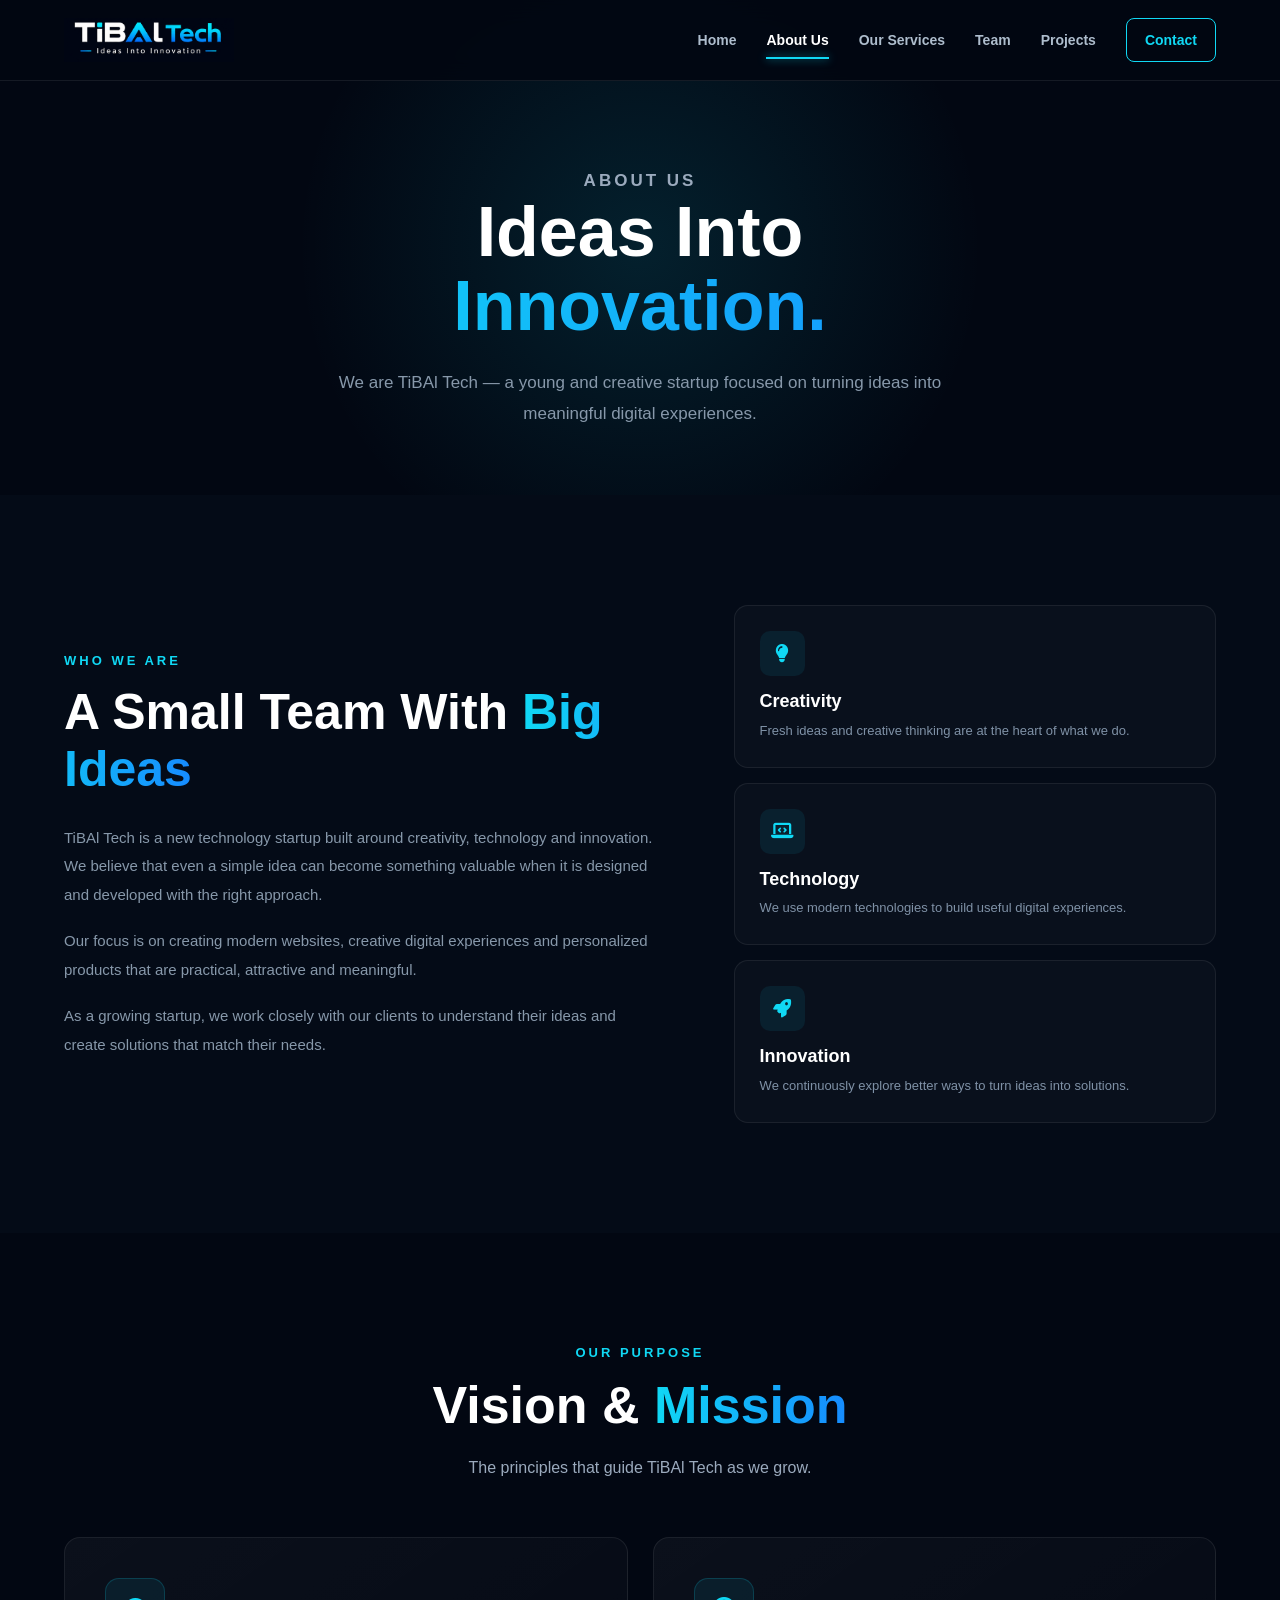
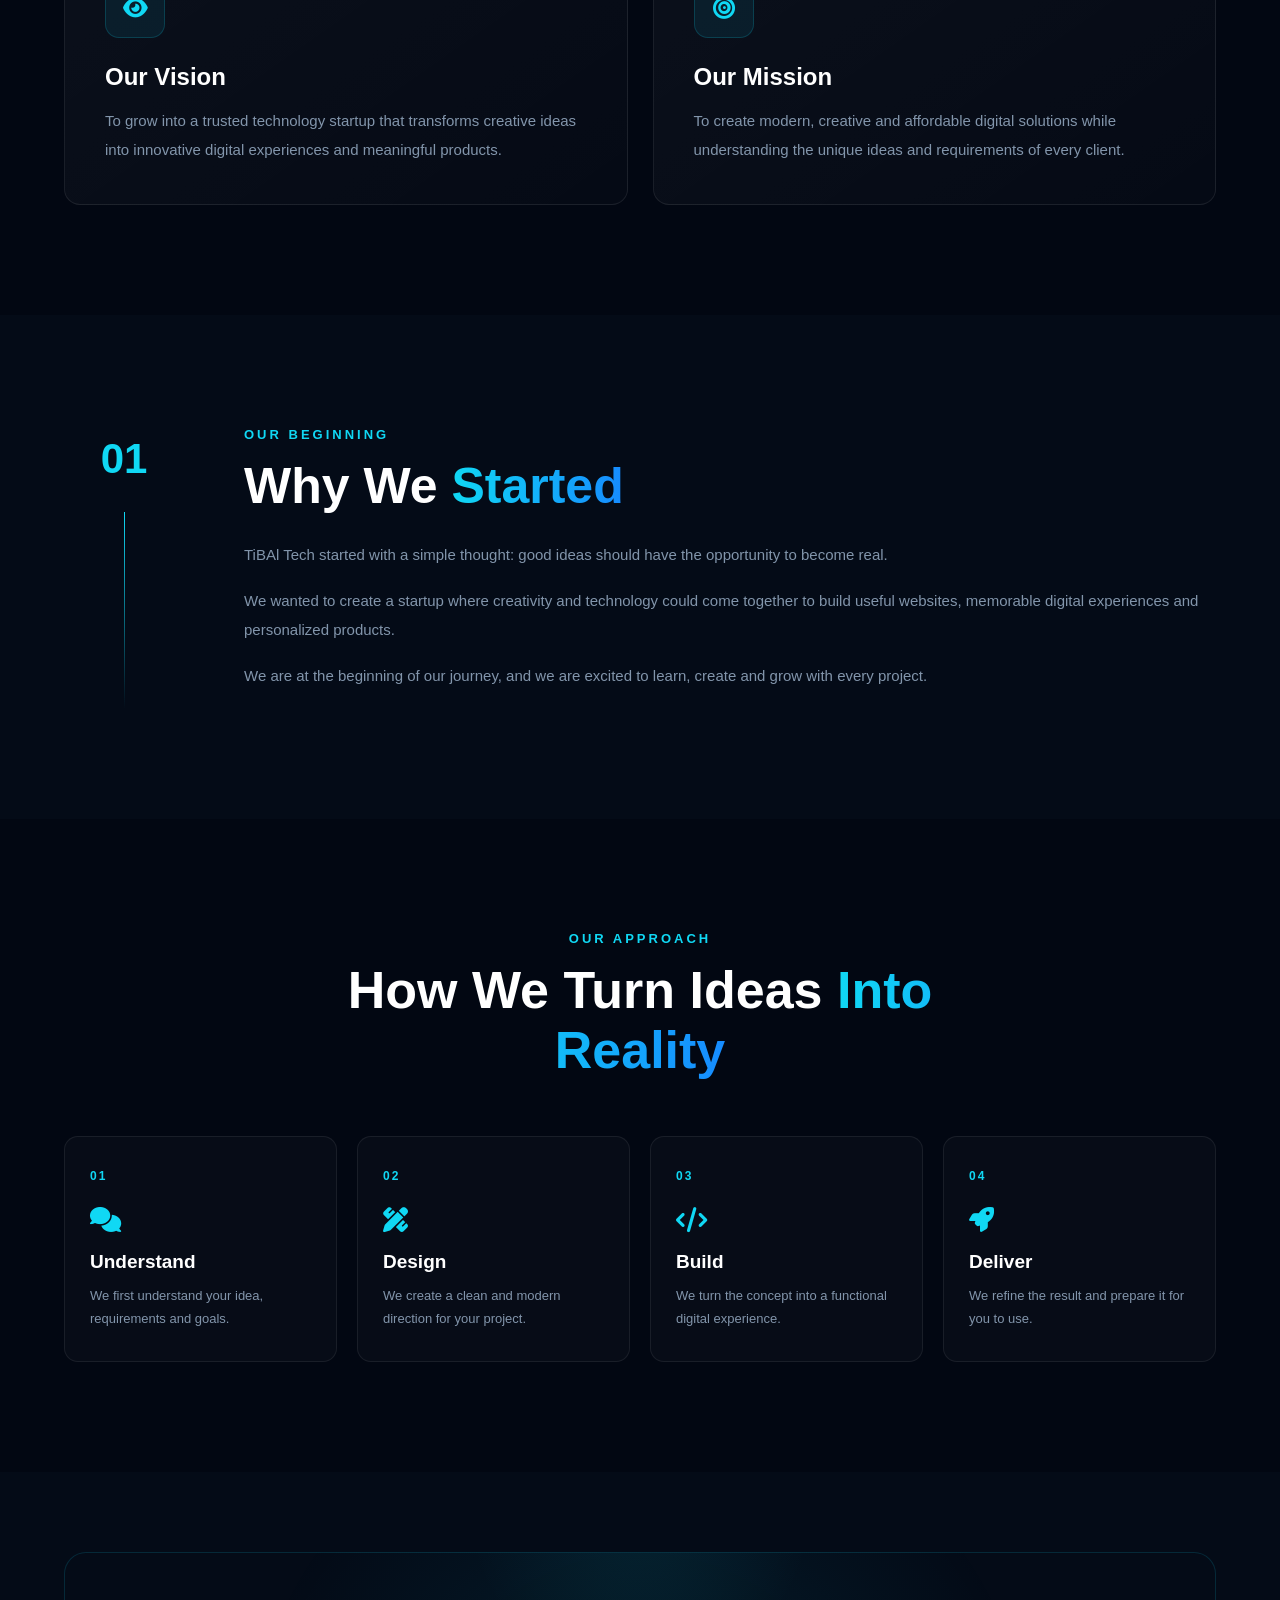
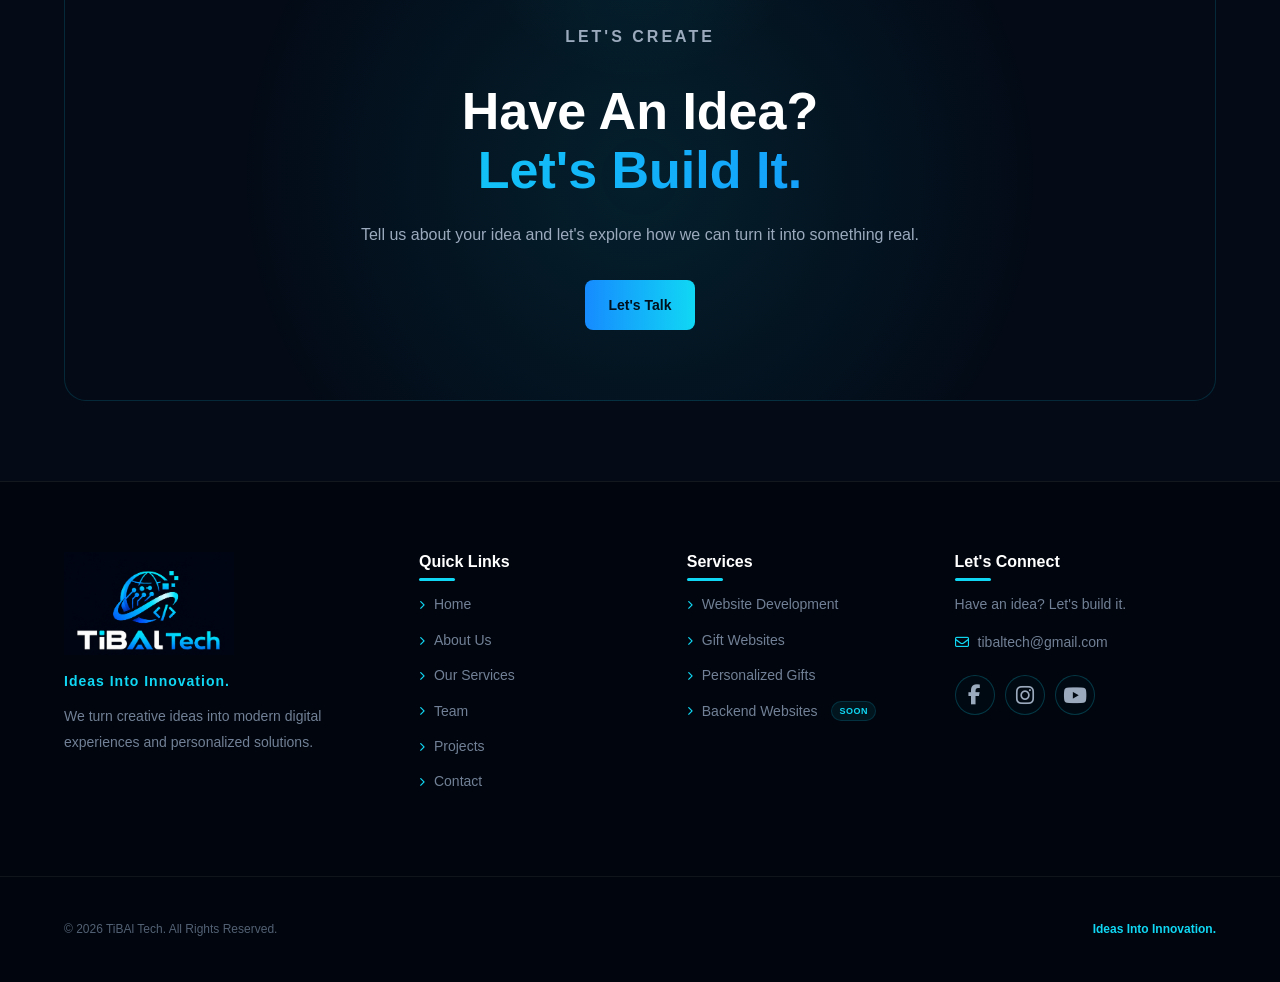
==== about.html @ d3a4abdb "First" ====
<!DOCTYPE html>
<html lang="en">

<head>

    <meta charset="UTF-8">

    <meta
        name="viewport"
        content="width=device-width, initial-scale=1.0">

    <title>About Us | TiBAl Tech</title>

    <meta
        name="description"
        content="Learn more about TiBAl Tech, our vision, mission and approach to turning ideas into innovation.">

    <!-- Main CSS -->
    <link rel="stylesheet" href="css/style.css">

    <!-- Font Awesome -->
    <link
        rel="stylesheet"
        href="https://cdnjs.cloudflare.com/ajax/libs/font-awesome/6.5.2/css/all.min.css">

</head>


<body>


    <!-- ========================================
         HEADER
    ========================================= -->

    <header class="site-header">

        <div class="container nav-container">


            <!-- LOGO -->

            <a href="index.html" class="logo">

                <img
                    src="assets/Header.png"
                    alt="TiBAl Tech">

            </a>


            <!-- MOBILE MENU -->

            <button
                class="menu-toggle"
                id="menuToggle"
                aria-label="Open navigation menu"
                aria-expanded="false">

                ☰

            </button>


            <!-- NAVIGATION -->

            <nav
                class="main-nav"
                id="mainNav">

                <a href="index.html">
                    Home
                </a>

                <a
                    href="about.html"
                    class="active">

                    About Us

                </a>

                <a href="services.html">
                    Our Services
                </a>

                <a href="team.html">
                    Team
                </a>

                <a href="projects.html">
                    Projects
                </a>

                <a
                    href="contact.html"
                    class="nav-contact">

                    Contact

                </a>

            </nav>

        </div>

    </header>



    <!-- ========================================
         MAIN
    ========================================= -->

    <main>


        <!-- ====================================
             ABOUT HERO
        ===================================== -->

        <section class="page-hero">

            <div class="container">

                <p class="section-label">
                    About Us
                </p>

                <h1>
                    Ideas Into
                    <span>Innovation.</span>
                </h1>

                <p>
                    We are TiBAl Tech — a young and creative startup
                    focused on turning ideas into meaningful digital
                    experiences.
                </p>

            </div>

        </section>



        <!-- ====================================
             WHO WE ARE
        ===================================== -->

        <section class="about-intro section">

            <div class="container about-intro-grid">


                <!-- LEFT -->

                <div class="about-intro-content">

                    <p class="section-label">
                        Who We Are
                    </p>

                    <h2>
                        A Small Team With
                        <span>Big Ideas</span>
                    </h2>

                    <p>
                        TiBAl Tech is a new technology startup built
                        around creativity, technology and innovation.
                        We believe that even a simple idea can become
                        something valuable when it is designed and
                        developed with the right approach.
                    </p>

                    <p>
                        Our focus is on creating modern websites,
                        creative digital experiences and personalized
                        products that are practical, attractive and
                        meaningful.
                    </p>

                    <p>
                        As a growing startup, we work closely with our
                        clients to understand their ideas and create
                        solutions that match their needs.
                    </p>

                </div>


                <!-- RIGHT -->

                <div class="about-highlight">

                    <div class="highlight-box">

                        <i class="fa-solid fa-lightbulb"></i>

                        <h3>
                            Creativity
                        </h3>

                        <p>
                            Fresh ideas and creative thinking
                            are at the heart of what we do.
                        </p>

                    </div>


                    <div class="highlight-box">

                        <i class="fa-solid fa-laptop-code"></i>

                        <h3>
                            Technology
                        </h3>

                        <p>
                            We use modern technologies to build
                            useful digital experiences.
                        </p>

                    </div>


                    <div class="highlight-box">

                        <i class="fa-solid fa-rocket"></i>

                        <h3>
                            Innovation
                        </h3>

                        <p>
                            We continuously explore better ways
                            to turn ideas into solutions.
                        </p>

                    </div>

                </div>

            </div>

        </section>



        <!-- ====================================
             VISION & MISSION
        ===================================== -->

        <section class="vision-mission section">

            <div class="container">


                <div class="section-heading">

                    <p class="section-label">
                        Our Purpose
                    </p>

                    <h2>
                        Vision & <span>Mission</span>
                    </h2>

                    <p>
                        The principles that guide TiBAl Tech
                        as we grow.
                    </p>

                </div>


                <div class="vision-mission-grid">


                    <!-- VISION -->

                    <div class="purpose-card">

                        <div class="purpose-icon">

                            <i class="fa-solid fa-eye"></i>

                        </div>

                        <h3>
                            Our Vision
                        </h3>

                        <p>
                            To grow into a trusted technology startup
                            that transforms creative ideas into
                            innovative digital experiences and
                            meaningful products.
                        </p>

                    </div>


                    <!-- MISSION -->

                    <div class="purpose-card">

                        <div class="purpose-icon">

                            <i class="fa-solid fa-bullseye"></i>

                        </div>

                        <h3>
                            Our Mission
                        </h3>

                        <p>
                            To create modern, creative and affordable
                            digital solutions while understanding
                            the unique ideas and requirements of
                            every client.
                        </p>

                    </div>


                </div>

            </div>

        </section>



        <!-- ====================================
             WHY WE STARTED
        ===================================== -->

        <section class="about-story section">

            <div class="container about-story-grid">


                <!-- NUMBER -->

                <div class="story-number">

                    <span>
                        01
                    </span>

                    <div></div>

                </div>


                <!-- CONTENT -->

                <div class="story-content">

                    <p class="section-label">
                        Our Beginning
                    </p>

                    <h2>
                        Why We
                        <span>Started</span>
                    </h2>

                    <p>
                        TiBAl Tech started with a simple thought:
                        good ideas should have the opportunity to
                        become real.
                    </p>

                    <p>
                        We wanted to create a startup where creativity
                        and technology could come together to build
                        useful websites, memorable digital experiences
                        and personalized products.
                    </p>

                    <p>
                        We are at the beginning of our journey, and
                        we are excited to learn, create and grow with
                        every project.
                    </p>

                </div>

            </div>

        </section>



        <!-- ====================================
             OUR APPROACH
        ===================================== -->

        <section class="our-approach section">

            <div class="container">


                <div class="section-heading">

                    <p class="section-label">
                        Our Approach
                    </p>

                    <h2>
                        How We Turn Ideas
                        <span>Into Reality</span>
                    </h2>

                </div>


                <div class="approach-grid">


                    <!-- STEP 1 -->

                    <div class="approach-card">

                        <div class="approach-number">
                            01
                        </div>

                        <i class="fa-solid fa-comments"></i>

                        <h3>
                            Understand
                        </h3>

                        <p>
                            We first understand your idea,
                            requirements and goals.
                        </p>

                    </div>


                    <!-- STEP 2 -->

                    <div class="approach-card">

                        <div class="approach-number">
                            02
                        </div>

                        <i class="fa-solid fa-pen-ruler"></i>

                        <h3>
                            Design
                        </h3>

                        <p>
                            We create a clean and modern
                            direction for your project.
                        </p>

                    </div>


                    <!-- STEP 3 -->

                    <div class="approach-card">

                        <div class="approach-number">
                            03
                        </div>

                        <i class="fa-solid fa-code"></i>

                        <h3>
                            Build
                        </h3>

                        <p>
                            We turn the concept into a
                            functional digital experience.
                        </p>

                    </div>


                    <!-- STEP 4 -->

                    <div class="approach-card">

                        <div class="approach-number">
                            04
                        </div>

                        <i class="fa-solid fa-rocket"></i>

                        <h3>
                            Deliver
                        </h3>

                        <p>
                            We refine the result and prepare
                            it for you to use.
                        </p>

                    </div>


                </div>

            </div>

        </section>



        <!-- ====================================
             CTA
        ===================================== -->

        <section class="home-cta">

            <div class="container">

                <div class="cta-box">

                    <p class="section-label">
                        Let's Create
                    </p>

                    <h2>
                        Have An Idea?
                        <span>Let's Build It.</span>
                    </h2>

                    <p>
                        Tell us about your idea and let's explore
                        how we can turn it into something real.
                    </p>

                    <a
                        href="contact.html"
                        class="btn btn-primary">

                        Let's Talk

                    </a>

                </div>

            </div>

        </section>


    </main>



    <!-- ========================================
         FOOTER
    ========================================= -->

    <footer class="site-footer">

        <div class="container footer-main">


            <!-- BRAND -->

            <div class="footer-brand">

                <img
                    src="assets/Footer.png"
                    alt="TiBAl Tech Logo"
                    class="footer-logo">

                <p class="footer-tagline">
                    Ideas Into Innovation.
                </p>

                <p class="footer-description">
                    We turn creative ideas into modern
                    digital experiences and personalized
                    solutions.
                </p>

            </div>



            <!-- QUICK LINKS -->

            <div class="footer-column">

                <h3>
                    Quick Links
                </h3>

                <a href="index.html">
                    <i class="fa-solid fa-chevron-right"></i>
                    Home
                </a>

                <a href="about.html">
                    <i class="fa-solid fa-chevron-right"></i>
                    About Us
                </a>

                <a href="services.html">
                    <i class="fa-solid fa-chevron-right"></i>
                    Our Services
                </a>

                <a href="team.html">
                    <i class="fa-solid fa-chevron-right"></i>
                    Team
                </a>

                <a href="projects.html">
                    <i class="fa-solid fa-chevron-right"></i>
                    Projects
                </a>

                <a href="contact.html">
                    <i class="fa-solid fa-chevron-right"></i>
                    Contact
                </a>

            </div>



            <!-- SERVICES -->

            <div class="footer-column">

                <h3>
                    Services
                </h3>

                <a href="services.html">
                    <i class="fa-solid fa-chevron-right"></i>
                    Website Development
                </a>

                <a href="services.html">
                    <i class="fa-solid fa-chevron-right"></i>
                    Gift Websites
                </a>

                <a href="services.html">
                    <i class="fa-solid fa-chevron-right"></i>
                    Personalized Gifts
                </a>

                <a href="services.html">

                    <i class="fa-solid fa-chevron-right"></i>

                    Backend Websites

                    <span class="footer-soon">
                        Soon
                    </span>

                </a>

            </div>



            <!-- CONTACT -->

            <div class="footer-column footer-contact">

                <h3>
                    Let's Connect
                </h3>

                <p>
                    Have an idea? Let's build it.
                </p>

                <a
                    href="mailto:tibaltech@gmail.com"
                    class="footer-email">

                    <i class="fa-regular fa-envelope"></i>

                    tibaltech@gmail.com

                </a>


                <!-- SOCIAL -->

                <div class="footer-social">

                    <a
                        href="#"
                        target="_blank"
                        aria-label="Facebook">

                        <i class="fa-brands fa-facebook-f"></i>

                    </a>

                    <a
                        href="#"
                        target="_blank"
                        aria-label="Instagram">

                        <i class="fa-brands fa-instagram"></i>

                    </a>

                    <a
                        href="#"
                        target="_blank"
                        aria-label="YouTube">

                        <i class="fa-brands fa-youtube"></i>

                    </a>

                </div>

            </div>


        </div>



        <!-- FOOTER BOTTOM -->

        <div class="footer-bottom">

            <div class="container footer-bottom-content">

                <p>
                    © 2026 TiBAl Tech. All Rights Reserved.
                </p>

                <p class="footer-bottom-tagline">
                    Ideas Into Innovation.
                </p>

            </div>

        </div>

    </footer>



    <!-- JAVASCRIPT -->

    <script src="js/script.js"></script>

</body>

</html>
---- css/style.css ----
/* ========================================
   RESET
======================================== */

* {
    margin: 0;
    padding: 0;
    box-sizing: border-box;
}

html {
    scroll-behavior: smooth;
}

body {
    font-family: Arial, Helvetica, sans-serif;
    background: #020712;
    color: #ffffff;
    line-height: 1.6;
}

a {
    text-decoration: none;
    color: inherit;
}

img {
    max-width: 100%;
    display: block;
}


/* ========================================
   CONTAINER
======================================== */

.container {
    width: 90%;
    max-width: 1200px;
    margin: auto;
}


/* ========================================
   HEADER
======================================== */

.site-header {
    position: fixed;

    top: 0;
    left: 0;

    width: 100%;

    background: rgba(2, 7, 18, 0.90);

    backdrop-filter: blur(14px);

    border-bottom: 1px solid rgba(255, 255, 255, 0.08);

    z-index: 1000;
}

.nav-container {
    height: 80px;

    display: flex;

    align-items: center;

    justify-content: space-between;
}


/* LOGO */

.logo img {
    width: 165px;
}


/* NAVIGATION */

.main-nav {
    display: flex;

    align-items: center;

    gap: 30px;
}

.main-nav a {
    color: #aebdcd;

    font-size: 14px;

    font-weight: 600;

    transition: 0.3s ease;
}

.main-nav a:hover,
.main-nav a.active {
    color: #ffffff;
}


/* CONTACT BUTTON */

.nav-contact {
    padding: 10px 18px;

    border: 1px solid #10d8f4;

    border-radius: 8px;

    color: #10d8f4 !important;
}

.nav-contact:hover {
    background: #10d8f4;

    color: #020712 !important;
}


/* MOBILE MENU */

.menu-toggle {
    display: none;

    background: none;

    border: none;

    color: #ffffff;

    font-size: 28px;

    cursor: pointer;
}


/* ========================================
   HERO
======================================== */

.hero {
    min-height: 100vh;

    display: flex;

    align-items: center;

    padding-top: 80px;

    background:

        radial-gradient(
            circle at 75% 50%,
            rgba(16, 216, 244, 0.13),
            transparent 35%
        ),

        radial-gradient(
            circle at 20% 80%,
            rgba(22, 139, 255, 0.08),
            transparent 30%
        ),

        #020712;
}


/* HERO GRID */

.hero-content {
    display: grid;

    grid-template-columns: 1.1fr 0.9fr;

    align-items: center;

    gap: 60px;
}


/* ========================================
   HERO TEXT
======================================== */

.hero-text {
    text-align: left;
}


/* TAGLINE */

.hero-tagline {
    color: #10d8f4;

    font-size: 15px;

    letter-spacing: 4px;

    text-transform: uppercase;

    font-weight: bold;

    margin-bottom: 20px;
}


/* MAIN HEADING */

.hero h1 {
    font-size: clamp(44px, 5vw, 72px);

    line-height: 1.08;

    margin-bottom: 25px;

    letter-spacing: -2px;
}

.hero h1 span {
    display: block;

    background:

        linear-gradient(
            90deg,
            #10d8f4,
            #168bff
        );

    -webkit-background-clip: text;

    background-clip: text;

    color: transparent;
}


/* DESCRIPTION */

.hero-description {
    max-width: 620px;

    color: #9baabd;

    font-size: 17px;

    line-height: 1.8;
}


/* ========================================
   HERO BUTTONS
======================================== */

.hero-buttons {
    display: flex;

    gap: 15px;

    margin-top: 35px;
}

.btn {
    display: inline-block;

    padding: 14px 24px;

    border-radius: 8px;

    font-size: 14px;

    font-weight: bold;

    transition: 0.3s ease;
}


/* PRIMARY */

.btn-primary {
    background:

        linear-gradient(
            90deg,
            #168bff,
            #10d8f4
        );

    color: #00101c;
}

.btn-primary:hover {
    transform: translateY(-3px);

    box-shadow:
        0 10px 30px rgba(16, 216, 244, 0.18);
}


/* SECONDARY */

.btn-secondary {
    border: 1px solid rgba(16, 216, 244, 0.4);

    color: #ffffff;
}

.btn-secondary:hover {
    background: rgba(16, 216, 244, 0.08);

    border-color: #10d8f4;
}


/* ========================================
   HERO LOGO - RIGHT SIDE
======================================== */

.hero-logo {
    display: flex;

    justify-content: center;

    align-items: center;
}


/* GLOW CIRCLE */

.logo-glow {
    position: relative;

    width: 390px;

    height: 390px;

    display: flex;

    justify-content: center;

    align-items: center;

    border-radius: 50%;

    background:

        radial-gradient(
            circle,
            rgba(16, 216, 244, 0.15),
            rgba(16, 216, 244, 0.05) 40%,
            transparent 68%
        );
}


/* OUTER GLOW */

.logo-glow::before {

    content: "";

    position: absolute;

    width: 300px;

    height: 300px;

    border-radius: 50%;

    border: 1px solid rgba(16, 216, 244, 0.18);

    box-shadow:

        0 0 50px rgba(16, 216, 244, 0.12);

}


/* LOGO */

.hero-logo img {

    width: 330px;

    position: relative;

    z-index: 2;

    filter:

        drop-shadow(
            0 0 25px
            rgba(16, 216, 244, 0.35)
        );

    animation: logoFloat 5s ease-in-out infinite;
}


/* LOGO FLOAT */

@keyframes logoFloat {

    0% {
        transform: translateY(0);
    }

    50% {
        transform: translateY(-10px);
    }

    100% {
        transform: translateY(0);
    }

}


/* ========================================
   GENERAL SECTION
======================================== */

.section {
    padding: 110px 0;
}


/* ========================================
   SECTION HEADING
======================================== */

.section-heading {
    max-width: 700px;

    margin: 0 auto 60px;

    text-align: center;
}

.section-label {
    color: #10d8f4;

    font-size: 13px;

    font-weight: bold;

    letter-spacing: 3px;

    text-transform: uppercase;

    margin-bottom: 12px;
}

.section-heading h2 {

    font-size: clamp(
        34px,
        4vw,
        50px
    );

    line-height: 1.15;

    margin-bottom: 18px;
}

.section-heading h2 span {

    background:

        linear-gradient(
            90deg,
            #10d8f4,
            #168bff
        );

    -webkit-background-clip: text;

    background-clip: text;

    color: transparent;
}

.section-heading > p:last-child {

    color: #8798aa;

    font-size: 16px;

    line-height: 1.8;
}


/* ========================================
   WHAT WE DO
======================================== */

.what-we-do {
    background: #040b17;
}


/* SERVICES GRID */

.services-grid {

    display: grid;

    grid-template-columns:
        repeat(4, 1fr);

    gap: 20px;
}


/* SERVICE CARD */

.service-card {

    position: relative;

    padding: 32px 25px;

    background:

        linear-gradient(
            145deg,
            rgba(255,255,255,0.04),
            rgba(255,255,255,0.015)
        );

    border: 1px solid
        rgba(255,255,255,0.07);

    border-radius: 14px;

    transition: 0.3s ease;
}

.service-card:hover {

    transform: translateY(-7px);

    border-color:
        rgba(16,216,244,0.35);

    box-shadow:
        0 15px 40px
        rgba(0,0,0,0.25);
}


/* ICON */

.service-icon {

    width: 55px;

    height: 55px;

    display: flex;

    align-items: center;

    justify-content: center;

    margin-bottom: 22px;

    border-radius: 12px;

    background:
        rgba(16,216,244,0.08);

    border:
        1px solid
        rgba(16,216,244,0.18);

    color: #10d8f4;

    font-size: 22px;

    font-weight: bold;
}


/* SERVICE TITLE */

.service-card h3 {

    font-size: 20px;

    line-height: 1.3;

    margin-bottom: 15px;
}


/* SERVICE DESCRIPTION */

.service-card p {

    color: #8798aa;

    font-size: 14px;

    line-height: 1.8;

    margin-bottom: 20px;
}


/* SERVICE LINK */

.service-card a {

    color: #10d8f4;

    font-size: 13px;

    font-weight: bold;
}


/* COMING SOON */

.coming-soon {

    border-color:
        rgba(16,216,244,0.12);
}


/* BADGE */

.soon-badge {

    position: absolute;

    top: 20px;

    right: 20px;

    padding: 5px 9px;

    border-radius: 20px;

    background:
        rgba(16,216,244,0.08);

    color: #10d8f4;

    font-size: 9px;

    font-weight: bold;

    text-transform: uppercase;

    letter-spacing: 1px;
}


/* ========================================
   WHY US
======================================== */

.why-us {

    background: #020712;
}


/* WHY GRID */

.why-grid {

    display: grid;

    grid-template-columns:
        repeat(3, 1fr);

    gap: 20px;
}


/* WHY CARD */

.why-card {

    padding: 32px;

    border:

        1px solid
        rgba(255,255,255,0.07);

    border-radius: 14px;

    background:
        rgba(255,255,255,0.02);

    transition: 0.3s ease;
}

.why-card:hover {

    border-color:
        rgba(16,216,244,0.25);

    transform: translateY(-5px);
}


/* NUMBER */

.why-number {

    color: #10d8f4;

    font-size: 13px;

    font-weight: bold;

    letter-spacing: 2px;

    margin-bottom: 18px;
}


/* TITLE */

.why-card h3 {

    font-size: 20px;

    margin-bottom: 12px;
}


/* DESCRIPTION */

.why-card p {

    color: #8798aa;

    font-size: 14px;

    line-height: 1.8;
}


/* ========================================
   CTA
======================================== */

.home-cta {

    padding: 80px 0;

    background: #040b17;
}


/* CTA BOX */

.cta-box {

    text-align: center;

    padding: 70px 30px;

    border-radius: 20px;

    border:
        1px solid
        rgba(16,216,244,0.15);

    background:

        radial-gradient(
            circle at center,
            rgba(16,216,244,0.08),
            transparent 60%
        );
}


/* CTA HEADING */

.cta-box h2 {

    font-size: clamp(
        34px,
        4vw,
        52px
    );

    line-height: 1.15;

    margin-bottom: 20px;
}

.cta-box h2 span {

    display: block;

    background:

        linear-gradient(
            90deg,
            #10d8f4,
            #168bff
        );

    -webkit-background-clip: text;

    background-clip: text;

    color: transparent;
}


/* CTA DESCRIPTION */

.cta-box > p:not(.section-label) {

    max-width: 600px;

    margin: 0 auto 30px;

    color: #8798aa;

    font-size: 16px;

    line-height: 1.8;
}


/* ========================================
   FOOTER
======================================== */

.site-footer {

    background:
        linear-gradient(
            180deg,
            #03101f 0%,
            #020914 100%
        );

    border-top:
        1px solid
        rgba(16, 216, 244, 0.12);

}


/* ========================================
   FOOTER MAIN
======================================== */

.footer-main {

    display: grid;

    grid-template-columns:
        1.5fr
        1fr
        1.2fr
        1.4fr;

    gap: 55px;

    padding: 65px 0 55px;

}


/* ========================================
   BRAND
======================================== */

.footer-brand {

    max-width: 320px;

}


.footer-logo {

    width: 190px;

    margin-bottom: 10px;

}


.footer-tagline {

    color: #10d8f4;

    font-size: 14px;

    font-weight: 600;

    margin-bottom: 12px;

}


.footer-description {

    color: #8295ab;

    font-size: 14px;

    line-height: 1.8;

    max-width: 300px;

}


/* ========================================
   FOOTER COLUMNS
======================================== */

.footer-column {

    display: flex;

    flex-direction: column;

    align-items: flex-start;

}


.footer-column h3 {

    position: relative;

    color: #ffffff;

    font-size: 18px;

    margin-bottom: 25px;

}


/* CYAN UNDERLINE */

.footer-column h3::after {

    content: "";

    position: absolute;

    left: 0;

    bottom: -10px;

    width: 36px;

    height: 3px;

    border-radius: 5px;

    background: #10d8f4;

}


.footer-column > a {

    display: flex;

    align-items: center;

    gap: 10px;

    color: #8295ab;

    font-size: 14px;

    margin-bottom: 13px;

    transition:
        color 0.3s ease,
        transform 0.3s ease;

}


.footer-column > a i {

    color: #10d8f4;

    font-size: 9px;

}


.footer-column > a:hover {

    color: #10d8f4;

    transform: translateX(4px);

}


/* ========================================
   COMING SOON
======================================== */

.footer-soon {

    display: inline-block;

    margin-left: 5px;

    padding: 2px 7px;

    border-radius: 10px;

    background:
        rgba(16, 216, 244, 0.08);

    color: #10d8f4;

    font-size: 8px;

    font-weight: 600;

    text-transform: uppercase;

}


/* ========================================
   CONTACT
======================================== */

.footer-contact > p {

    color: #8295ab;

    font-size: 14px;

    margin-bottom: 15px;

}


.footer-email {

    display: flex;

    align-items: center;

    gap: 10px;

    color: #10d8f4 !important;

    font-size: 14px !important;

    margin-bottom: 0 !important;

}


.footer-email i {

    font-size: 17px;

}


/* ========================================
   SOCIAL MEDIA
======================================== */

.footer-social {

    display: flex;

    align-items: center;

    gap: 14px;

    margin-top: 22px;

}


/* CIRCLE */

.footer-social a {

    width: 52px;

    height: 52px;

    display: flex;

    align-items: center;

    justify-content: center;

    border:

        1px solid
        rgba(16, 216, 244, 0.30);

    border-radius: 50%;

    background:
        rgba(16, 216, 244, 0.025);

    color: #ffffff;

    font-size: 21px;

    transition:
        all 0.3s ease;

}


/* HOVER */

.footer-social a:hover {

    background: #10d8f4;

    border-color: #10d8f4;

    color: #020914;

    transform: translateY(-5px);

    box-shadow:
        0 8px 25px
        rgba(16, 216, 244, 0.20);

}


/* ========================================
   FACEBOOK
======================================== */

.footer-social a:nth-child(1) i {

    font-size: 20px;

}


/* ========================================
   INSTAGRAM
======================================== */

.footer-social a:nth-child(2) i {

    font-size: 21px;

}


/* ========================================
   YOUTUBE
======================================== */

.footer-social a:nth-child(3) i {

    font-size: 21px;

}


/* ========================================
   FOOTER BOTTOM
======================================== */

.footer-bottom {

    border-top:
        1px solid
        rgba(255,255,255,0.07);

}


.footer-bottom-content {

    min-height: 65px;

    display: flex;

    align-items: center;

    justify-content: space-between;

}


.footer-bottom p {

    color: #61758c;

    font-size: 13px;

}


.footer-bottom-tagline {

    color: #10c9e8 !important;

}


/* ========================================
   TABLET
======================================== */

@media (max-width: 1000px) {

    .footer-main {

        grid-template-columns:
            repeat(2, 1fr);

        gap: 45px;

    }

}


/* ========================================
   MOBILE
======================================== */

@media (max-width: 600px) {

    .footer-main {

        grid-template-columns: 1fr;

        gap: 38px;

        padding: 50px 0 45px;

    }


    .footer-brand {

        max-width: 100%;

    }


    .footer-logo {

        width: 175px;

    }


    .footer-social a {

        width: 48px;

        height: 48px;

    }


    .footer-bottom-content {

        min-height: auto;

        padding: 18px 0;

        flex-direction: column;

        gap: 6px;

        text-align: center;

    }

}

/* ========================================
   MOBILE
======================================== */

@media (max-width: 1000px) {

    .services-grid {

        grid-template-columns:
            repeat(2, 1fr);
    }

    .hero-content {

        grid-template-columns:
            1fr;

        gap: 50px;
    }

    .hero-text {

        text-align: center;
    }

    .hero-description {

        margin: auto;
    }

    .hero-buttons {

        justify-content: center;
    }

    .hero-logo {

        order: 2;
    }

    .why-grid {

        grid-template-columns:
            repeat(2, 1fr);
    }

}


/* ========================================
   SMALL MOBILE
======================================== */

@media (max-width: 768px) {

    .menu-toggle {

        display: block;
    }


    /* MOBILE NAV */

    .main-nav {

        display: none;

        position: absolute;

        top: 80px;

        left: 5%;

        right: 5%;

        flex-direction: column;

        gap: 5px;

        padding: 15px;

        background: #07101f;

        border:
            1px solid
            rgba(16,216,244,0.15);

        border-radius: 12px;
    }

    .main-nav.open {

        display: flex;
    }

    .main-nav a {

        width: 100%;

        padding: 12px;

        text-align: center;
    }


    /* HERO */

    .hero {

        padding-top: 120px;

        padding-bottom: 70px;
    }

    .hero h1 {

        font-size: 44px;

        letter-spacing: -1px;
    }

    .hero-description {

        font-size: 15px;
    }


    /* LOGO */

    .logo-glow {

        width: 280px;

        height: 280px;
    }

    .logo-glow::before {

        width: 220px;

        height: 220px;
    }

    .hero-logo img {

        width: 235px;
    }


    /* BUTTONS */

    .hero-buttons {

        flex-direction: column;

        align-items: center;
    }

    .btn {

        width: 220px;

        text-align: center;
    }


    /* SECTIONS */

    .section {

        padding: 80px 0;
    }


    /* SERVICES */

    .services-grid {

        grid-template-columns: 1fr;
    }


    /* WHY */

    .why-grid {

        grid-template-columns: 1fr;
    }


    /* FOOTER */

    .footer-content {

        grid-template-columns: 1fr;

        gap: 40px;

        padding: 55px 0;
    }

}

/* ========================================
   ABOUT PAGE
======================================== */


/* ========================================
   PAGE HERO
======================================== */

.page-hero {

    min-height: 55vh;

    display: flex;

    align-items: center;

    justify-content: center;

    text-align: center;

    padding-top: 80px;

    background:

        radial-gradient(
            circle at 50% 50%,
            rgba(16,216,244,0.10),
            transparent 45%
        );

}


.page-hero .container {

    max-width: 850px;

}


.page-hero h1 {

    font-size: clamp(
        45px,
        6vw,
        70px
    );

    line-height: 1.05;

    margin-bottom: 25px;

}


.page-hero h1 span {

    display: inline-block;

    background:

        linear-gradient(
            90deg,
            #10d8f4,
            #168bff
        );

    -webkit-background-clip: text;

    background-clip: text;

    color: transparent;

}


.page-hero > .container > p:last-child {

    max-width: 650px;

    margin: auto;

    color: #8798aa;

    font-size: 17px;

    line-height: 1.8;

}


/* ========================================
   ABOUT INTRO
======================================== */

.about-intro {

    background: #040b17;

}


.about-intro-grid {

    display: grid;

    grid-template-columns:
        1.1fr
        0.9fr;

    align-items: center;

    gap: 80px;

}


.about-intro-content h2 {

    font-size: clamp(
        34px,
        4vw,
        50px
    );

    line-height: 1.15;

    margin-bottom: 25px;

}


.about-intro-content h2 span {

    background:

        linear-gradient(
            90deg,
            #10d8f4,
            #168bff
        );

    -webkit-background-clip: text;

    background-clip: text;

    color: transparent;

}


.about-intro-content > p:not(.section-label) {

    color: #8798aa;

    font-size: 15px;

    line-height: 1.9;

    margin-bottom: 18px;

}


/* ========================================
   HIGHLIGHT BOXES
======================================== */

.about-highlight {

    display: grid;

    grid-template-columns: 1fr;

    gap: 15px;

}


.highlight-box {

    padding: 25px;

    border:

        1px solid
        rgba(255,255,255,0.07);

    border-radius: 14px;

    background:
        rgba(255,255,255,0.025);

    transition: 0.3s ease;

}


.highlight-box:hover {

    transform: translateX(7px);

    border-color:
        rgba(16,216,244,0.30);

}


.highlight-box i {

    width: 45px;

    height: 45px;

    display: flex;

    align-items: center;

    justify-content: center;

    margin-bottom: 15px;

    border-radius: 10px;

    background:
        rgba(16,216,244,0.08);

    color: #10d8f4;

    font-size: 18px;

}


.highlight-box h3 {

    font-size: 18px;

    margin-bottom: 7px;

}


.highlight-box p {

    color: #7f91a6;

    font-size: 13px;

    line-height: 1.7;

}


/* ========================================
   VISION & MISSION
======================================== */

.vision-mission {

    background: #020712;

}


.vision-mission-grid {

    display: grid;

    grid-template-columns:
        repeat(2, 1fr);

    gap: 25px;

}


.purpose-card {

    padding: 40px;

    border:

        1px solid
        rgba(255,255,255,0.08);

    border-radius: 16px;

    background:

        linear-gradient(
            145deg,
            rgba(255,255,255,0.04),
            rgba(255,255,255,0.015)
        );

    transition: 0.3s ease;

}


.purpose-card:hover {

    transform: translateY(-7px);

    border-color:
        rgba(16,216,244,0.30);

}


.purpose-icon {

    width: 60px;

    height: 60px;

    display: flex;

    align-items: center;

    justify-content: center;

    margin-bottom: 25px;

    border-radius: 14px;

    background:
        rgba(16,216,244,0.08);

    border:
        1px solid
        rgba(16,216,244,0.18);

    color: #10d8f4;

    font-size: 22px;

}


.purpose-card h3 {

    font-size: 24px;

    margin-bottom: 15px;

}


.purpose-card p {

    color: #8295ab;

    font-size: 15px;

    line-height: 1.9;

}


/* ========================================
   ABOUT STORY
======================================== */

.about-story {

    background: #040b17;

}


.about-story-grid {

    display: grid;

    grid-template-columns:
        120px
        1fr;

    gap: 60px;

    max-width: 950px;

    margin: auto;

}


.story-number {

    display: flex;

    flex-direction: column;

    align-items: center;

}


.story-number span {

    color: #10d8f4;

    font-size: 42px;

    font-weight: bold;

}


.story-number div {

    width: 1px;

    flex: 1;

    min-height: 150px;

    margin-top: 20px;

    background:
        linear-gradient(
            to bottom,
            #10d8f4,
            transparent
        );

}


.story-content h2 {

    font-size: clamp(
        34px,
        4vw,
        50px
    );

    line-height: 1.15;

    margin-bottom: 25px;

}


.story-content h2 span {

    background:

        linear-gradient(
            90deg,
            #10d8f4,
            #168bff
        );

    -webkit-background-clip: text;

    background-clip: text;

    color: transparent;

}


.story-content > p:not(.section-label) {

    color: #8295ab;

    font-size: 15px;

    line-height: 1.9;

    margin-bottom: 18px;

}


/* ========================================
   OUR APPROACH
======================================== */

.our-approach {

    background: #020712;

}


.approach-grid {

    display: grid;

    grid-template-columns:
        repeat(4, 1fr);

    gap: 20px;

}


.approach-card {

    position: relative;

    padding: 30px 25px;

    border:

        1px solid
        rgba(255,255,255,0.07);

    border-radius: 14px;

    background:
        rgba(255,255,255,0.025);

    transition: 0.3s ease;

}


.approach-card:hover {

    transform: translateY(-7px);

    border-color:
        rgba(16,216,244,0.30);

}


.approach-number {

    color: #10d8f4;

    font-size: 12px;

    font-weight: bold;

    letter-spacing: 2px;

    margin-bottom: 22px;

}


.approach-card > i {

    color: #10d8f4;

    font-size: 25px;

    margin-bottom: 18px;

}


.approach-card h3 {

    font-size: 19px;

    margin-bottom: 10px;

}


.approach-card p {

    color: #8295ab;

    font-size: 13px;

    line-height: 1.8;

}


/* ========================================
   ABOUT PAGE RESPONSIVE
======================================== */

@media (max-width: 1000px) {

    .about-intro-grid {

        grid-template-columns: 1fr;

        gap: 50px;

    }


    .approach-grid {

        grid-template-columns:
            repeat(2, 1fr);

    }

}


@media (max-width: 700px) {

    .page-hero {

        min-height: 50vh;

        padding-top: 110px;

    }


    .page-hero h1 {

        font-size: 44px;

    }


    .page-hero > .container > p:last-child {

        font-size: 15px;

    }


    .vision-mission-grid {

        grid-template-columns: 1fr;

    }


    .purpose-card {

        padding: 30px;

    }


    .about-story-grid {

        grid-template-columns: 1fr;

        gap: 20px;

    }


    .story-number {

        align-items: flex-start;

    }


    .story-number div {

        display: none;

    }


    .approach-grid {

        grid-template-columns: 1fr;

    }

}

/* ========================================
   SERVICES PAGE
======================================== */


/* ========================================
   SERVICES LIST
======================================== */

.services-page {

    background: #020712;

}


.services-list {

    display: flex;

    flex-direction: column;

    gap: 25px;

}


/* ========================================
   SERVICE DETAIL CARD
======================================== */

.service-detail-card {

    display: grid;

    grid-template-columns:
        120px
        1fr;

    gap: 45px;

    padding: 45px;

    background:
        linear-gradient(
            145deg,
            rgba(255,255,255,0.045),
            rgba(255,255,255,0.015)
        );

    border:
        1px solid
        rgba(255,255,255,0.08);

    border-radius: 18px;

    transition:
        transform 0.35s ease,
        border-color 0.35s ease,
        box-shadow 0.35s ease;

}


.service-detail-card:hover {

    transform: translateY(-5px);

    border-color:
        rgba(16,216,244,0.28);

    box-shadow:
        0 20px 50px
        rgba(0,0,0,0.25);

}


/* ========================================
   SERVICE ICON
======================================== */

.service-detail-icon {

    width: 90px;

    height: 90px;

    display: flex;

    align-items: center;

    justify-content: center;

    border-radius: 20px;

    background:
        rgba(16,216,244,0.07);

    border:
        1px solid
        rgba(16,216,244,0.20);

    color: #10d8f4;

    font-size: 32px;

}


/* ========================================
   SERVICE CONTENT
======================================== */

.service-detail-content {

    max-width: 750px;

}


.service-number {

    display: inline-block;

    color: #10d8f4;

    font-size: 12px;

    font-weight: 700;

    letter-spacing: 2px;

    margin-bottom: 10px;

}


.service-detail-content h3 {

    color: #ffffff;

    font-size: 28px;

    line-height: 1.3;

    margin-bottom: 15px;

}


.service-detail-content > p {

    color: #8295ab;

    font-size: 15px;

    line-height: 1.85;

    margin-bottom: 22px;

}


/* ========================================
   SERVICE FEATURES
======================================== */

.service-detail-content ul {

    list-style: none;

    display: grid;

    grid-template-columns:
        repeat(2, 1fr);

    gap: 11px 25px;

    margin-bottom: 25px;

}


.service-detail-content li {

    display: flex;

    align-items: center;

    gap: 9px;

    color: #9aabbb;

    font-size: 13px;

}


.service-detail-content li i {

    color: #10d8f4;

    font-size: 11px;

}


/* ========================================
   SERVICE ACTION
======================================== */

.service-action {

    display: inline-flex;

    align-items: center;

    gap: 9px;

    color: #10d8f4;

    font-size: 13px;

    font-weight: 600;

    transition: 0.3s ease;

}


.service-action i {

    transition: 0.3s ease;

}


.service-action:hover {

    color: #ffffff;

}


.service-action:hover i {

    transform:
        translateX(5px);

}


/* ========================================
   COMING SOON SERVICE
======================================== */

.coming-service {

    border-color:
        rgba(16,216,244,0.13);

}


.service-top-line {

    display: flex;

    align-items: center;

    gap: 15px;

}


.service-status {

    display: inline-block;

    padding: 5px 10px;

    border-radius: 20px;

    background:
        rgba(16,216,244,0.08);

    border:
        1px solid
        rgba(16,216,244,0.18);

    color: #10d8f4;

    font-size: 9px;

    font-weight: 700;

    letter-spacing: 1px;

    text-transform: uppercase;

}


.service-coming-text {

    display: inline-block;

    color: #62758a;

    font-size: 13px;

    margin-top: 3px;

}


/* ========================================
   PROCESS
======================================== */

.service-process {

    background: #040b17;

}


.process-grid {

    display: grid;

    grid-template-columns:
        repeat(4, 1fr);

    gap: 20px;

}


.process-card {

    position: relative;

    padding: 30px 25px;

    border:
        1px solid
        rgba(255,255,255,0.07);

    border-radius: 15px;

    background:
        rgba(255,255,255,0.025);

    transition: 0.3s ease;

}


.process-card:hover {

    transform:
        translateY(-6px);

    border-color:
        rgba(16,216,244,0.30);

}


.process-card > span {

    color: #10d8f4;

    font-size: 11px;

    font-weight: 700;

    letter-spacing: 2px;

}


.process-card > i {

    display: block;

    color: #10d8f4;

    font-size: 25px;

    margin:
        25px 0 18px;

}


.process-card h3 {

    font-size: 19px;

    margin-bottom: 10px;

}


.process-card p {

    color: #8295ab;

    font-size: 13px;

    line-height: 1.8;

}


/* ========================================
   SERVICES RESPONSIVE
======================================== */

@media (max-width: 900px) {

    .service-detail-card {

        grid-template-columns: 1fr;

        gap: 25px;

        padding: 35px;

    }


    .service-detail-icon {

        width: 70px;

        height: 70px;

        font-size: 25px;

    }


    .process-grid {

        grid-template-columns:
            repeat(2, 1fr);

    }

}


@media (max-width: 600px) {

    .service-detail-card {

        padding: 27px 22px;

    }


    .service-detail-content h3 {

        font-size: 23px;

    }


    .service-detail-content ul {

        grid-template-columns: 1fr;

    }


    .process-grid {

        grid-template-columns: 1fr;

    }


    .service-top-line {

        flex-wrap: wrap;

    }

}

/* =========================================================
   TIBAL TECH
   TEAM PAGE
========================================================= */


/* =========================================================
   RESET
========================================================= */

* {
    margin: 0;
    padding: 0;
    box-sizing: border-box;
}


html {
    scroll-behavior: smooth;
}


body {
    font-family: Arial, Helvetica, sans-serif;

    background: #020712;

    color: #ffffff;

    line-height: 1.6;

    overflow-x: hidden;
}


a {
    color: inherit;

    text-decoration: none;
}


img {
    display: block;

    max-width: 100%;
}


button {
    font-family: inherit;
}


.container {
    width: 90%;

    max-width: 1200px;

    margin: 0 auto;
}


/* =========================================================
   HEADER
========================================================= */

.site-header {

    position: fixed;

    top: 0;
    left: 0;

    width: 100%;

    z-index: 1000;

    background:
        rgba(2, 7, 18, 0.93);

    backdrop-filter: blur(14px);

    -webkit-backdrop-filter: blur(14px);

    border-bottom:
        1px solid rgba(255, 255, 255, 0.07);
}


.nav-container {

    height: 80px;

    display: flex;

    align-items: center;

    justify-content: space-between;
}


.logo img {

    width: 170px;

    height: auto;
}


.main-nav {

    display: flex;

    align-items: center;

    gap: 30px;
}


.main-nav a {

    position: relative;

    color: #aebdcd;

    font-size: 14px;

    font-weight: 600;

    transition: 0.3s ease;
}


.main-nav a:hover {

    color: #ffffff;
}


.main-nav a.active {

    color: #10d8f4;
}


.main-nav a.active::after {

    content: "";

    position: absolute;

    left: 0;
    right: 0;

    bottom: -8px;

    height: 2px;

    background: #10d8f4;

    box-shadow:
        0 0 8px rgba(16, 216, 244, 0.7);
}


/* CONTACT BUTTON */

.nav-contact {

    padding: 10px 18px;

    border:
        1px solid #10d8f4;

    border-radius: 8px;

    color: #10d8f4 !important;
}


.nav-contact::after {
    display: none !important;
}


.nav-contact:hover {

    background: #10d8f4;

    color: #020712 !important;
}


/* MOBILE BUTTON */

.menu-toggle {

    display: none;

    width: 42px;

    height: 42px;

    align-items: center;

    justify-content: center;

    border:
        1px solid rgba(16, 216, 244, 0.3);

    border-radius: 8px;

    background: transparent;

    color: #10d8f4;

    font-size: 19px;

    cursor: pointer;
}


/* =========================================================
   TEAM HERO
========================================================= */

.team-hero {

    min-height: 510px;

    display: flex;

    align-items: center;

    justify-content: center;

    text-align: center;

    padding:
        150px 20px 70px;

    position: relative;

    overflow: hidden;

    background:

        radial-gradient(
            circle at 50% 45%,
            rgba(16, 216, 244, 0.12),
            transparent 46%
        );
}


/* TOP GLOW */

.team-hero::before {

    content: "";

    position: absolute;

    width: 600px;

    height: 600px;

    top: -350px;

    left: 50%;

    transform: translateX(-50%);

    border-radius: 50%;

    background:

        radial-gradient(
            circle,
            rgba(16, 216, 244, 0.08),
            transparent 70%
        );

    pointer-events: none;
}


.team-hero-content {

    position: relative;

    z-index: 2;

    max-width: 850px;
}


/* =========================================================
   TEAM LABEL
========================================================= */

.team-label {

    display: flex;

    align-items: center;

    justify-content: center;

    gap: 18px;

    margin-bottom: 22px;

    color: #10d8f4;

    font-size: 14px;

    font-weight: 700;

    letter-spacing: 5px;
}


.team-label span {

    width: 45px;

    height: 1px;

    display: block;

    background: #10d8f4;

    box-shadow:
        0 0 10px rgba(16, 216, 244, 0.7);
}


/* =========================================================
   HERO HEADING
========================================================= */

.team-hero h1 {

    margin-bottom: 25px;

    font-size:
        clamp(50px, 7vw, 78px);

    line-height: 1.05;

    font-weight: 800;
}


.team-hero h1 span {

    display: block;

    background:

        linear-gradient(
            90deg,
            #10d8f4,
            #168bff
        );

    -webkit-background-clip: text;

    background-clip: text;

    color: transparent;

    filter:
        drop-shadow(
            0 0 15px rgba(16, 216, 244, 0.15)
        );
}


.team-hero-content > p {

    max-width: 700px;

    margin: 0 auto;

    color: #9baabd;

    font-size: 17px;

    line-height: 1.8;
}


/* =========================================================
   TEAM SECTION
========================================================= */

.team-section {

    position: relative;

    padding:
        25px 0 120px;

    background:

        radial-gradient(
            circle at 50% 20%,
            rgba(16, 216, 244, 0.035),
            transparent 45%
        );
}


/* =========================================================
   TEAM GRID
========================================================= */

.team-grid {

    display: grid;

    grid-template-columns:
        repeat(3, 1fr);

    gap: 28px;
}


/* =========================================================
   TEAM CARD
========================================================= */

.team-card {

    position: relative;

    overflow: hidden;

    background:

        linear-gradient(
            145deg,
            #071421,
            #030b17
        );

    border:
        1px solid rgba(16, 216, 244, 0.22);

    border-radius: 22px;

    transition:
        transform 0.35s ease,
        border-color 0.35s ease,
        box-shadow 0.35s ease;
}


.team-card:hover {

    transform:
        translateY(-8px);

    border-color:
        rgba(16, 216, 244, 0.65);

    box-shadow:

        0 20px 50px
        rgba(0, 0, 0, 0.4),

        0 0 30px
        rgba(16, 216, 244, 0.08);
}


/* =========================================================
   PHOTO AREA
========================================================= */

.team-photo {

    width: 100%;

    height: 330px;

    overflow: hidden;

    position: relative;

    background:

        radial-gradient(
            circle at center,
            rgba(16, 216, 244, 0.12),
            transparent 65%
        );
}


/* ACTUAL IMAGE */

.team-photo img {

    width: 100%;

    height: 100%;

    display: block;

    object-fit: cover;

    object-position: center;

    transition:
        transform 0.5s ease;
}


/* IMAGE HOVER */

.team-card:hover .team-photo img {

    transform:
        scale(1.04);
}


/* DARK OVERLAY */

.team-photo::after {

    content: "";

    position: absolute;

    inset: 0;

    background:

        linear-gradient(
            180deg,
            rgba(2, 7, 18, 0.02),
            rgba(2, 7, 18, 0.18)
        );

    pointer-events: none;
}


/* =========================================================
   TEAM INFO
========================================================= */

.team-info {

    padding:
        30px 20px 32px;

    text-align: center;

    border-top:
        1px solid rgba(16, 216, 244, 0.10);
}


/* MEMBER NAME */

.team-info h2 {

    margin-bottom: 6px;

    color: #ffffff;

    font-size: 25px;

    line-height: 1.3;

    font-weight: 700;
}


/* MEMBER ROLE */

.team-info p {

    color: #10d8f4;

    font-size: 16px;

    line-height: 1.5;

    font-weight: 500;
}


/* =========================================================
   CTA
========================================================= */

.team-cta {

    padding:
        100px 0;
}


.cta-box {

    position: relative;

    padding:
        70px 30px;

    text-align: center;

    overflow: hidden;

    border:
        1px solid rgba(16, 216, 244, 0.15);

    border-radius: 22px;

    background:

        radial-gradient(
            circle at center,
            rgba(16, 216, 244, 0.10),
            transparent 65%
        );
}


.cta-box::before {

    content: "";

    position: absolute;

    width: 350px;

    height: 350px;

    top: -220px;

    left: 50%;

    transform: translateX(-50%);

    border-radius: 50%;

    background:

        radial-gradient(
            circle,
            rgba(16, 216, 244, 0.08),
            transparent 70%
        );

    pointer-events: none;
}


.cta-box > * {

    position: relative;

    z-index: 2;
}


/* CTA LABEL */

.small-label {

    margin-bottom: 16px;

    color: #10d8f4;

    font-size: 13px;

    font-weight: 700;

    letter-spacing: 3px;
}


/* CTA HEADING */

.cta-box h2 {

    max-width: 750px;

    margin:
        0 auto 20px;

    font-size:
        clamp(35px, 5vw, 52px);

    line-height: 1.15;
}


.cta-box h2 span {

    display: block;

    background:

        linear-gradient(
            90deg,
            #10d8f4,
            #168bff
        );

    -webkit-background-clip: text;

    background-clip: text;

    color: transparent;
}


.cta-box > p:not(.small-label) {

    max-width: 620px;

    margin:
        0 auto 30px;

    color: #9baabd;

    font-size: 16px;

    line-height: 1.8;
}


/* =========================================================
   BUTTON
========================================================= */

.btn {

    display: inline-flex;

    align-items: center;

    justify-content: center;

    gap: 10px;

    padding:
        14px 24px;

    border-radius: 8px;

    font-size: 14px;

    font-weight: 700;

    transition:
        0.3s ease;
}


.btn-primary {

    background:

        linear-gradient(
            90deg,
            #168bff,
            #10d8f4
        );

    color: #00101c;
}


.btn-primary:hover {

    transform:
        translateY(-3px);

    box-shadow:

        0 10px 25px
        rgba(16, 216, 244, 0.18);
}


/* =========================================================
   FOOTER
========================================================= */

.site-footer {

    background:
        #030a15;

    border-top:
        1px solid rgba(255, 255, 255, 0.06);
}


.footer-main {

    display: grid;

    grid-template-columns:
        1.4fr 1fr 1fr 1.2fr;

    gap: 50px;

    padding:
        70px 0 60px;
}


/* BRAND */

.footer-logo {

    width: 170px;

    margin-bottom: 15px;
}


.footer-tagline {

    margin-bottom: 12px;

    color: #10d8f4;

    font-size: 14px;

    font-weight: 700;

    letter-spacing: 1px;
}


.footer-description {

    max-width: 300px;

    color: #8191a5;

    font-size: 14px;

    line-height: 1.7;
}


/* FOOTER COLUMNS */

.footer-column {

    display: flex;

    flex-direction: column;

    align-items: flex-start;
}


.footer-column h3 {

    margin-bottom: 20px;

    color: #ffffff;

    font-size: 16px;
}


.footer-column > a {

    display: flex;

    align-items: center;

    gap: 9px;

    margin-bottom: 12px;

    color: #8191a5;

    font-size: 14px;

    transition:
        0.3s ease;
}


.footer-column > a:hover {

    color: #10d8f4;

    transform:
        translateX(3px);
}


.footer-column > a i {

    color: #10d8f4;

    font-size: 9px;
}


/* SOON */

.footer-soon {

    margin-left: 5px;

    padding:
        2px 7px;

    border-radius: 5px;

    color: #10d8f4;

    background:
        rgba(16, 216, 244, 0.08);

    border:
        1px solid rgba(16, 216, 244, 0.15);

    font-size: 9px;

    text-transform: uppercase;
}


/* FOOTER CONTACT */

.footer-contact > p {

    margin-bottom: 15px;

    color: #8191a5;

    font-size: 14px;
}


.footer-email {

    display: flex;

    align-items: center;

    gap: 10px;

    color: #aebdcd;

    font-size: 14px;

    word-break: break-word;

    transition:
        0.3s ease;
}


.footer-email:hover {

    color: #10d8f4;
}


.footer-email i {

    color: #10d8f4;
}


/* =========================================================
   FOOTER SOCIAL
========================================================= */

.footer-social {

    display: flex;

    gap: 10px;

    margin-top: 22px;
}


.footer-social a {

    width: 42px;

    height: 42px;

    display: flex;

    align-items: center;

    justify-content: center;

    border-radius: 50%;

    border:
        1px solid rgba(16, 216, 244, 0.25);

    color: #9baabd;

    transition:
        0.3s ease;
}


.footer-social a:hover {

    background: #10d8f4;

    color: #020712;

    border-color: #10d8f4;

    transform:
        translateY(-3px);
}


/* =========================================================
   FOOTER BOTTOM
========================================================= */

.footer-bottom {

    border-top:
        1px solid rgba(255, 255, 255, 0.06);
}


.footer-bottom-content {

    min-height: 65px;

    display: flex;

    align-items: center;

    justify-content: space-between;

    gap: 20px;
}


.footer-bottom p {

    color: #66778b;

    font-size: 13px;
}


.footer-bottom-tagline {

    color: #10d8f4 !important;

    font-weight: 600;
}


/* =========================================================
   TABLET
========================================================= */

@media (max-width: 950px) {


    /* TEAM */

    .team-grid {

        grid-template-columns:
            repeat(2, 1fr);
    }


    .team-card:last-child {

        grid-column:
            1 / -1;

        max-width: 420px;

        width: 100%;

        margin: 0 auto;
    }


    /* FOOTER */

    .footer-main {

        grid-template-columns:
            repeat(2, 1fr);

        gap: 40px;
    }

}


/* =========================================================
   MOBILE
========================================================= */

@media (max-width: 768px) {


    /* HEADER */

    .nav-container {

        height: 75px;
    }


    .logo img {

        width: 145px;
    }


    .menu-toggle {

        display: flex;
    }


    .main-nav {

        display: none;

        position: absolute;

        top: 75px;

        left: 5%;

        right: 5%;

        flex-direction: column;

        align-items: stretch;

        gap: 5px;

        padding: 15px;

        background:
            #07101f;

        border:
            1px solid rgba(16, 216, 244, 0.15);

        border-radius: 14px;

        box-shadow:
            0 20px 40px
            rgba(0, 0, 0, 0.4);
    }


    .main-nav.open {

        display: flex;
    }


    .main-nav a {

        width: 100%;

        padding: 12px;

        text-align: center;
    }


    .main-nav a.active::after {

        display: none;
    }


    /* HERO */

    .team-hero {

        min-height: 450px;

        padding:
            130px 20px 60px;
    }


    .team-label {

        font-size: 12px;

        letter-spacing: 4px;

        gap: 12px;
    }


    .team-label span {

        width: 30px;
    }


    .team-hero h1 {

        font-size: 50px;
    }


    .team-hero-content > p {

        font-size: 15px;
    }


    /* TEAM */

    .team-section {

        padding:
            15px 0 80px;
    }


    .team-grid {

        grid-template-columns: 1fr;

        gap: 22px;
    }


    .team-card:last-child {

        grid-column: auto;

        max-width: none;
    }


    .team-photo {

        height: 300px;
    }


    .team-info {

        padding:
            27px 20px 30px;
    }


    .team-info h2 {

        font-size: 24px;
    }


    .team-info p {

        font-size: 15px;
    }


    /* CTA */

    .team-cta {

        padding:
            75px 0;
    }


    .cta-box {

        padding:
            50px 20px;
    }


    /* FOOTER */

    .footer-main {

        grid-template-columns: 1fr;

        gap: 40px;

        padding:
            55px 0 45px;
    }


    .footer-description {

        max-width: 400px;
    }


    .footer-bottom-content {

        min-height: auto;

        padding:
            20px 0;

        flex-direction: column;

        text-align: center;

        gap: 8px;
    }

}


/* =========================================================
   SMALL MOBILE
========================================================= */

@media (max-width: 450px) {


    .container {

        width: 90%;
    }


    .team-hero {

        padding-left: 15px;

        padding-right: 15px;
    }


    .team-hero h1 {

        font-size: 44px;
    }


    .team-photo {

        height: 270px;
    }


    .team-info {

        padding:
            25px 20px 28px;
    }

}

/* =========================================
   PROJECTS PAGE
========================================= */

.page-hero {
    min-height: 55vh;
    display: flex;
    align-items: center;
    text-align: center;
    padding-top: 100px;
    background:
        radial-gradient(
            circle at center,
            rgba(16, 216, 244, 0.12),
            transparent 55%
        );
}

.page-hero .container {
    max-width: 850px;
}

.page-hero-tagline {
    color: #10d8f4;
    font-size: 14px;
    letter-spacing: 4px;
    text-transform: uppercase;
    font-weight: bold;
    margin-bottom: 18px;
}

.page-hero h1 {
    font-size: clamp(45px, 7vw, 72px);
    line-height: 1.05;
    margin-bottom: 25px;
}

.page-hero h1 span {
    background: linear-gradient(
        90deg,
        #10d8f4,
        #168bff
    );
    -webkit-background-clip: text;
    background-clip: text;
    color: transparent;
}

.page-hero p:not(.page-hero-tagline) {
    max-width: 650px;
    margin: auto;
    color: #9baabd;
    font-size: 17px;
    line-height: 1.8;
}


/* =========================================
   SECTION HEADING
========================================= */

.section-heading {
    text-align: center;
    max-width: 750px;
    margin: 0 auto 55px;
}

.section-tagline {
    color: #10d8f4;
    font-size: 13px;
    letter-spacing: 3px;
    text-transform: uppercase;
    font-weight: bold;
    margin-bottom: 15px;
}

.section-heading h2 {
    font-size: clamp(34px, 5vw, 52px);
    margin-bottom: 18px;
}

.section-heading h2 span {
    background: linear-gradient(
        90deg,
        #10d8f4,
        #168bff
    );
    -webkit-background-clip: text;
    background-clip: text;
    color: transparent;
}

.section-heading p:last-child {
    color: #9baabd;
    line-height: 1.8;
}


/* =========================================
   CURRENT PROJECT
========================================= */

.projects-section {
    padding: 100px 0;
}

.project-card {
    position: relative;
    max-width: 950px;
    margin: auto;
    padding: 45px;
    background: linear-gradient(
        145deg,
        rgba(16, 216, 244, 0.07),
        rgba(22, 139, 255, 0.03)
    );
    border: 1px solid rgba(16, 216, 244, 0.18);
    border-radius: 20px;
    overflow: hidden;
}

.project-card::before {
    content: "";
    position: absolute;
    top: 0;
    left: 0;
    width: 4px;
    height: 100%;
    background: linear-gradient(
        #10d8f4,
        #168bff
    );
}

.project-number {
    color: #10d8f4;
    font-size: 12px;
    font-weight: bold;
    letter-spacing: 3px;
    margin-bottom: 30px;
}

.project-content {
    display: flex;
    align-items: flex-start;
    gap: 30px;
}

.project-icon {
    min-width: 75px;
    height: 75px;
    display: flex;
    align-items: center;
    justify-content: center;
    border-radius: 16px;
    background: rgba(16, 216, 244, 0.08);
    border: 1px solid rgba(16, 216, 244, 0.2);
    color: #10d8f4;
    font-size: 30px;
}

.project-category {
    display: inline-block;
    color: #168bff;
    font-size: 12px;
    font-weight: bold;
    letter-spacing: 2px;
    margin-bottom: 12px;
}

.project-details h3 {
    font-size: 32px;
    margin-bottom: 15px;
}

.project-details > p {
    color: #9baabd;
    line-height: 1.8;
    max-width: 700px;
}

.project-status {
    display: inline-flex;
    align-items: center;
    gap: 10px;
    margin-top: 25px;
    padding: 10px 16px;
    border-radius: 30px;
    background: rgba(237, 169, 29, 0.08);
    border: 1px solid rgba(237, 169, 29, 0.25);
    color: #eda91d;
    font-size: 13px;
    font-weight: bold;
}


/* =========================================
   WHAT WE BUILD
========================================= */

.build-section {
    padding: 100px 0;
    background: rgba(255, 255, 255, 0.015);
}

.build-grid {
    display: grid;
    grid-template-columns: repeat(4, 1fr);
    gap: 20px;
}

.build-card {
    padding: 35px 25px;
    background: #07101f;
    border: 1px solid rgba(255, 255, 255, 0.07);
    border-radius: 16px;
    transition: 0.3s;
}

.build-card:hover {
    transform: translateY(-6px);
    border-color: rgba(16, 216, 244, 0.3);
}

.build-icon {
    width: 55px;
    height: 55px;
    display: flex;
    align-items: center;
    justify-content: center;
    border-radius: 12px;
    background: rgba(16, 216, 244, 0.08);
    color: #10d8f4;
    font-size: 22px;
    margin-bottom: 22px;
}

.build-card h3 {
    font-size: 19px;
    margin-bottom: 12px;
}

.build-card p {
    color: #8f9dae;
    font-size: 14px;
    line-height: 1.7;
}

.coming-label {
    display: inline-block;
    color: #168bff;
    font-size: 10px;
    font-weight: bold;
    letter-spacing: 2px;
    margin-bottom: 12px;
}


/* =========================================
   COMING SOON
========================================= */

.future-projects {
    padding: 100px 0;
}

.coming-soon-card {
    max-width: 850px;
    margin: auto;
    padding: 70px 40px;
    text-align: center;
    border: 1px solid rgba(16, 216, 244, 0.15);
    border-radius: 22px;
    background:
        radial-gradient(
            circle at center,
            rgba(16, 216, 244, 0.07),
            transparent 65%
        );
}

.coming-icon {
    width: 75px;
    height: 75px;
    display: flex;
    align-items: center;
    justify-content: center;
    margin: 0 auto 25px;
    border-radius: 50%;
    background: rgba(16, 216, 244, 0.08);
    color: #10d8f4;
    font-size: 30px;
}

.coming-soon-card h2 {
    font-size: clamp(34px, 5vw, 50px);
    margin-bottom: 20px;
}

.coming-soon-card h2 span {
    background: linear-gradient(
        90deg,
        #10d8f4,
        #168bff
    );
    -webkit-background-clip: text;
    background-clip: text;
    color: transparent;
}

.coming-soon-card > p:not(.section-tagline) {
    max-width: 600px;
    margin: 0 auto 30px;
    color: #9baabd;
    line-height: 1.8;
}


/* =========================================
   PROJECT CTA
========================================= */

.projects-cta {
    padding: 100px 20px;
    text-align: center;
    background:
        linear-gradient(
            135deg,
            rgba(16, 216, 244, 0.08),
            rgba(22, 139, 255, 0.05)
        );
}

.projects-cta h2 {
    font-size: clamp(35px, 5vw, 52px);
    margin-bottom: 15px;
}

.projects-cta p {
    color: #9baabd;
    margin-bottom: 30px;
}


/* =========================================
   PROJECTS RESPONSIVE
========================================= */

@media (max-width: 900px) {

    .build-grid {
        grid-template-columns: repeat(2, 1fr);
    }

}

@media (max-width: 768px) {

    .page-hero {
        min-height: 50vh;
    }

    .page-hero h1 {
        font-size: 45px;
    }

    .projects-section,
    .build-section,
    .future-projects,
    .projects-cta {
        padding: 70px 0;
    }

    .project-card {
        padding: 30px 25px;
    }

    .project-content {
        flex-direction: column;
    }

    .project-details h3 {
        font-size: 28px;
    }

    .build-grid {
        grid-template-columns: 1fr;
    }

    .coming-soon-card {
        padding: 50px 25px;
    }

}

@media (max-width: 480px) {

    .page-hero h1 {
        font-size: 40px;
    }

    .project-card {
        padding: 25px 20px;
    }

    .project-icon {
        width: 65px;
        height: 65px;
        min-width: 65px;
    }

    .project-details h3 {
        font-size: 25px;
    }

}

/* =========================================
   TIBAL TECH - MAIN STYLE SHEET
========================================= */


/* =========================================
   RESET
========================================= */

* {
    margin: 0;
    padding: 0;
    box-sizing: border-box;
}

html {
    scroll-behavior: smooth;
}

body {
    font-family: Arial, sans-serif;
    background: #020712;
    color: #ffffff;
    line-height: 1.6;
}

a {
    text-decoration: none;
    color: inherit;
}

img {
    max-width: 100%;
    display: block;
}

button,
input,
textarea {
    font-family: inherit;
}


/* =========================================
   GLOBAL
========================================= */

.container {
    width: 90%;
    max-width: 1200px;
    margin: auto;
}

.section-tagline {
    color: #10d8f4;
    font-size: 13px;
    font-weight: 700;
    letter-spacing: 3px;
    text-transform: uppercase;
    margin-bottom: 15px;
}

h1,
h2,
h3 {
    line-height: 1.2;
}

span {
    color: #10d8f4;
}


/* =========================================
   HEADER
========================================= */

.site-header {
    position: fixed;
    top: 0;
    left: 0;
    width: 100%;

    background: rgba(2, 7, 18, 0.92);
    backdrop-filter: blur(12px);

    border-bottom: 1px solid rgba(255, 255, 255, 0.08);

    z-index: 1000;
}

.nav-container {
    height: 80px;

    display: flex;
    align-items: center;
    justify-content: space-between;
}

.logo img {
    width: 170px;
}

.main-nav {
    display: flex;
    align-items: center;
    gap: 30px;
}

.main-nav a {
    color: #aebdcd;
    font-size: 14px;
    font-weight: 600;

    transition: 0.3s;
}

.main-nav a:hover,
.main-nav a.active {
    color: #ffffff;
}

.nav-contact {
    padding: 10px 18px;

    border: 1px solid #10d8f4;
    border-radius: 8px;

    color: #10d8f4 !important;
}

.nav-contact:hover {
    background: #10d8f4;
    color: #020712 !important;
}

.menu-toggle {
    display: none;

    background: none;
    border: none;

    color: #ffffff;
    font-size: 28px;

    cursor: pointer;
}


/* =========================================
   BUTTONS
========================================= */

.btn {
    display: inline-flex;
    align-items: center;
    justify-content: center;
    gap: 10px;

    padding: 14px 24px;

    border-radius: 8px;

    font-size: 14px;
    font-weight: 700;

    transition: 0.3s;
}

.btn-primary {
    background: linear-gradient(
        90deg,
        #168bff,
        #10d8f4
    );

    color: #00101c;
}

.btn-primary:hover {
    transform: translateY(-3px);

    box-shadow:
        0 10px 30px rgba(16, 216, 244, 0.18);
}

.btn-secondary {
    border: 1px solid rgba(16, 216, 244, 0.4);

    color: #ffffff;
}

.btn-secondary:hover {
    background: rgba(16, 216, 244, 0.08);
}


/* =========================================
   PAGE HERO
========================================= */

.page-hero {
    min-height: 55vh;

    display: flex;
    align-items: center;
    justify-content: center;

    text-align: center;

    padding-top: 100px;

    background:
        radial-gradient(
            circle at center,
            rgba(16, 216, 244, 0.12),
            transparent 50%
        );
}

.page-hero-content {
    max-width: 850px;
}

.page-hero h1 {
    font-size: clamp(42px, 6vw, 70px);

    margin-bottom: 25px;
}

.page-hero h1 span {
    display: block;

    background:
        linear-gradient(
            90deg,
            #10d8f4,
            #168bff
        );

    -webkit-background-clip: text;
    background-clip: text;

    color: transparent;
}

.page-hero p:last-child {
    max-width: 700px;

    margin: auto;

    color: #9baabd;

    font-size: 17px;
    line-height: 1.8;
}


/* =========================================
   CONTACT SECTION
========================================= */

.contact-section {
    padding: 100px 0;
}

.contact-grid {
    display: grid;

    grid-template-columns:
        0.9fr 1.1fr;

    gap: 80px;

    align-items: start;
}


/* =========================================
   CONTACT INFORMATION
========================================= */

.contact-info h2 {
    font-size: clamp(32px, 4vw, 48px);

    margin-bottom: 20px;
}

.contact-info h2 span {
    display: block;

    background:
        linear-gradient(
            90deg,
            #10d8f4,
            #168bff
        );

    -webkit-background-clip: text;
    background-clip: text;

    color: transparent;
}

.contact-intro {
    color: #9baabd;

    font-size: 16px;

    line-height: 1.8;

    max-width: 500px;

    margin-bottom: 40px;
}


/* =========================================
   CONTACT ITEMS
========================================= */

.contact-item {
    display: flex;

    align-items: center;

    gap: 18px;

    margin-bottom: 25px;
}

.contact-icon {
    width: 52px;
    height: 52px;

    flex-shrink: 0;

    display: flex;
    align-items: center;
    justify-content: center;

    border-radius: 12px;

    border: 1px solid rgba(16, 216, 244, 0.25);

    background:
        rgba(16, 216, 244, 0.06);

    color: #10d8f4;

    font-size: 20px;
}

.contact-item h3 {
    font-size: 15px;

    margin-bottom: 4px;
}

.contact-item a {
    color: #9baabd;

    font-size: 14px;

    transition: 0.3s;
}

.contact-item a:hover {
    color: #10d8f4;
}


/* =========================================
   CONTACT SOCIAL
========================================= */

.contact-social-section {
    margin-top: 45px;
}

.contact-social-section h3 {
    font-size: 16px;

    margin-bottom: 18px;
}

.contact-social {
    display: flex;

    gap: 12px;
}

.contact-social a {
    width: 44px;
    height: 44px;

    display: flex;
    align-items: center;
    justify-content: center;

    border-radius: 50%;

    border: 1px solid rgba(16, 216, 244, 0.25);

    background:
        rgba(16, 216, 244, 0.04);

    color: #aebdcd;

    transition: 0.3s;
}

.contact-social a:hover {
    color: #020712;

    background: #10d8f4;

    border-color: #10d8f4;

    transform: translateY(-3px);
}


/* =========================================
   CONTACT FORM WRAPPER
========================================= */

.contact-form-wrapper {
    padding: 40px;

    background:
        linear-gradient(
            145deg,
            rgba(10, 25, 45, 0.9),
            rgba(4, 12, 25, 0.95)
        );

    border: 1px solid rgba(16, 216, 244, 0.12);

    border-radius: 20px;

    box-shadow:
        0 20px 60px rgba(0, 0, 0, 0.25);
}

.form-header {
    margin-bottom: 30px;
}

.form-header h2 {
    font-size: 30px;
}

.form-header h2 span {
    color: #10d8f4;
}


/* =========================================
   FORM
========================================= */

.contact-form {
    width: 100%;
}

.form-group {
    margin-bottom: 22px;
}

.form-group label {
    display: block;

    margin-bottom: 8px;

    color: #dce7f1;

    font-size: 14px;

    font-weight: 600;
}

.form-group input,
.form-group textarea {
    width: 100%;

    padding: 14px 16px;

    background: #050d1a;

    border: 1px solid rgba(255, 255, 255, 0.10);

    border-radius: 8px;

    outline: none;

    color: #ffffff;

    font-size: 14px;

    transition: 0.3s;
}

.form-group input {
    height: 50px;
}

.form-group textarea {
    resize: vertical;

    min-height: 140px;
}

.form-group input::placeholder,
.form-group textarea::placeholder {
    color: #607083;
}

.form-group input:focus,
.form-group textarea:focus {
    border-color: #10d8f4;

    box-shadow:
        0 0 0 3px rgba(16, 216, 244, 0.08);
}


/* =========================================
   WHATSAPP SUBMIT
========================================= */

.form-submit {
    width: 100%;

    border: none;

    cursor: pointer;

    font-size: 15px;
}

.whatsapp-submit {
    background:
        linear-gradient(
            90deg,
            #168bff,
            #10d8f4
        );
}

.whatsapp-submit i {
    font-size: 18px;
}


/* =========================================
   CONTACT CTA
========================================= */

.contact-cta {
    padding: 100px 20px;

    text-align: center;

    border-top: 1px solid rgba(255, 255, 255, 0.06);

    background:
        radial-gradient(
            circle at center,
            rgba(16, 216, 244, 0.08),
            transparent 55%
        );
}

.contact-cta h2 {
    font-size: clamp(32px, 5vw, 55px);

    margin-bottom: 20px;
}

.contact-cta h2 span {
    display: block;

    background:
        linear-gradient(
            90deg,
            #10d8f4,
            #168bff
        );

    -webkit-background-clip: text;
    background-clip: text;

    color: transparent;
}

.contact-cta p:not(.section-tagline) {
    max-width: 600px;

    margin: 0 auto 30px;

    color: #9baabd;

    line-height: 1.8;
}


/* =========================================
   FOOTER
========================================= */

.site-footer {
    background: #01050d;

    border-top: 1px solid rgba(255, 255, 255, 0.07);
}

.footer-main {
    padding: 70px 0;

    display: grid;

    grid-template-columns:
        1.4fr 1fr 1fr 1.2fr;

    gap: 50px;
}


/* =========================================
   FOOTER BRAND
========================================= */

.footer-logo {
    width: 170px;

    margin-bottom: 15px;
}

.footer-tagline {
    color: #10d8f4;

    font-size: 14px;

    font-weight: 700;

    letter-spacing: 1px;

    margin-bottom: 12px;
}

.footer-description {
    max-width: 300px;

    color: #718096;

    font-size: 14px;

    line-height: 1.8;
}


/* =========================================
   FOOTER COLUMNS
========================================= */

.footer-column h3 {
    color: #ffffff;

    font-size: 16px;

    margin-bottom: 22px;
}

.footer-column > a {
    display: flex;

    align-items: center;

    gap: 9px;

    color: #718096;

    font-size: 14px;

    margin-bottom: 13px;

    transition: 0.3s;
}

.footer-column > a:hover {
    color: #10d8f4;

    transform: translateX(3px);
}

.footer-column > a i {
    font-size: 9px;

    color: #10d8f4;
}


/* =========================================
   FOOTER CONTACT
========================================= */

.footer-contact > p {
    color: #718096;

    font-size: 14px;

    margin-bottom: 15px;
}

.footer-email {
    display: flex !important;

    align-items: center;

    gap: 9px;

    color: #718096 !important;
}

.footer-email i {
    color: #10d8f4 !important;

    font-size: 14px !important;
}

.footer-email:hover {
    color: #10d8f4 !important;
}


/* =========================================
   FOOTER SOCIAL
========================================= */

.footer-social {
    display: flex;

    gap: 10px;

    margin-top: 22px;
}

.footer-social a {
    width: 40px;
    height: 40px;

    display: flex;

    align-items: center;
    justify-content: center;

    border-radius: 50%;

    border: 1px solid rgba(16, 216, 244, 0.22);

    color: #9baabd;

    transition: 0.3s;
}

.footer-social a:hover {
    background: #10d8f4;

    color: #020712;

    border-color: #10d8f4;

    transform: translateY(-3px);
}


/* =========================================
   FOOTER SOON LABEL
========================================= */

.footer-soon {
    display: inline-block;

    margin-left: 5px;

    padding: 2px 7px;

    border-radius: 20px;

    background: rgba(16, 216, 244, 0.08);

    color: #10d8f4;

    font-size: 9px;

    font-weight: 700;

    letter-spacing: 0.5px;
}


/* =========================================
   FOOTER BOTTOM
========================================= */

.footer-bottom {
    border-top: 1px solid rgba(255, 255, 255, 0.06);

    padding: 20px 0;
}

.footer-bottom-content {
    display: flex;

    align-items: center;
    justify-content: space-between;

    gap: 20px;
}

.footer-bottom p {
    color: #526174;

    font-size: 12px;
}

.footer-bottom-tagline {
    color: #10d8f4 !important;
}


/* =========================================
   MOBILE NAVIGATION
========================================= */

@media (max-width: 768px) {

    .menu-toggle {
        display: block;
    }

    .main-nav {
        display: none;

        position: absolute;

        top: 80px;

        left: 5%;
        right: 5%;

        flex-direction: column;

        gap: 5px;

        padding: 15px;

        background: #07101f;

        border: 1px solid rgba(16, 216, 244, 0.15);

        border-radius: 12px;
    }

    .main-nav.open {
        display: flex;
    }

    .main-nav a {
        width: 100%;

        padding: 12px;

        text-align: center;
    }

    .nav-contact {
        margin-top: 5px;
    }


    /* Page Hero */

    .page-hero {
        min-height: 50vh;

        padding-top: 120px;
        padding-bottom: 60px;
    }

    .page-hero h1 {
        font-size: 44px;
    }

    .page-hero p:last-child {
        font-size: 15px;
    }


    /* Contact */

    .contact-section {
        padding: 70px 0;
    }

    .contact-grid {
        grid-template-columns: 1fr;

        gap: 50px;
    }

    .contact-info {
        text-align: center;
    }

    .contact-intro {
        margin-left: auto;
        margin-right: auto;
    }

    .contact-item {
        justify-content: center;
    }

    .contact-social-section {
        display: flex;

        flex-direction: column;

        align-items: center;
    }

    .contact-form-wrapper {
        padding: 28px 22px;
    }

    .form-header {
        text-align: center;
    }


    /* CTA */

    .contact-cta {
        padding: 75px 20px;
    }


    /* Footer */

    .footer-main {
        grid-template-columns: 1fr;

        gap: 40px;

        padding: 55px 0;
    }

    .footer-brand,
    .footer-column {
        text-align: center;
    }

    .footer-logo {
        margin-left: auto;
        margin-right: auto;
    }

    .footer-description {
        margin-left: auto;
        margin-right: auto;
    }

    .footer-column > a {
        justify-content: center;
    }

    .footer-social {
        justify-content: center;
    }

    .footer-bottom-content {
        flex-direction: column;

        text-align: center;

        gap: 8px;
    }

}


/* =========================================
   SMALL MOBILE
========================================= */

@media (max-width: 480px) {

    .container {
        width: 92%;
    }

    .logo img {
        width: 145px;
    }

    .page-hero h1 {
        font-size: 38px;
    }

    .contact-info h2 {
        font-size: 32px;
    }

    .contact-form-wrapper {
        padding: 24px 18px;
    }

    .form-header h2 {
        font-size: 26px;
    }

    .contact-item {
        justify-content: flex-start;

        text-align: left;
    }

    .contact-cta h2 {
        font-size: 34px;
    }

}
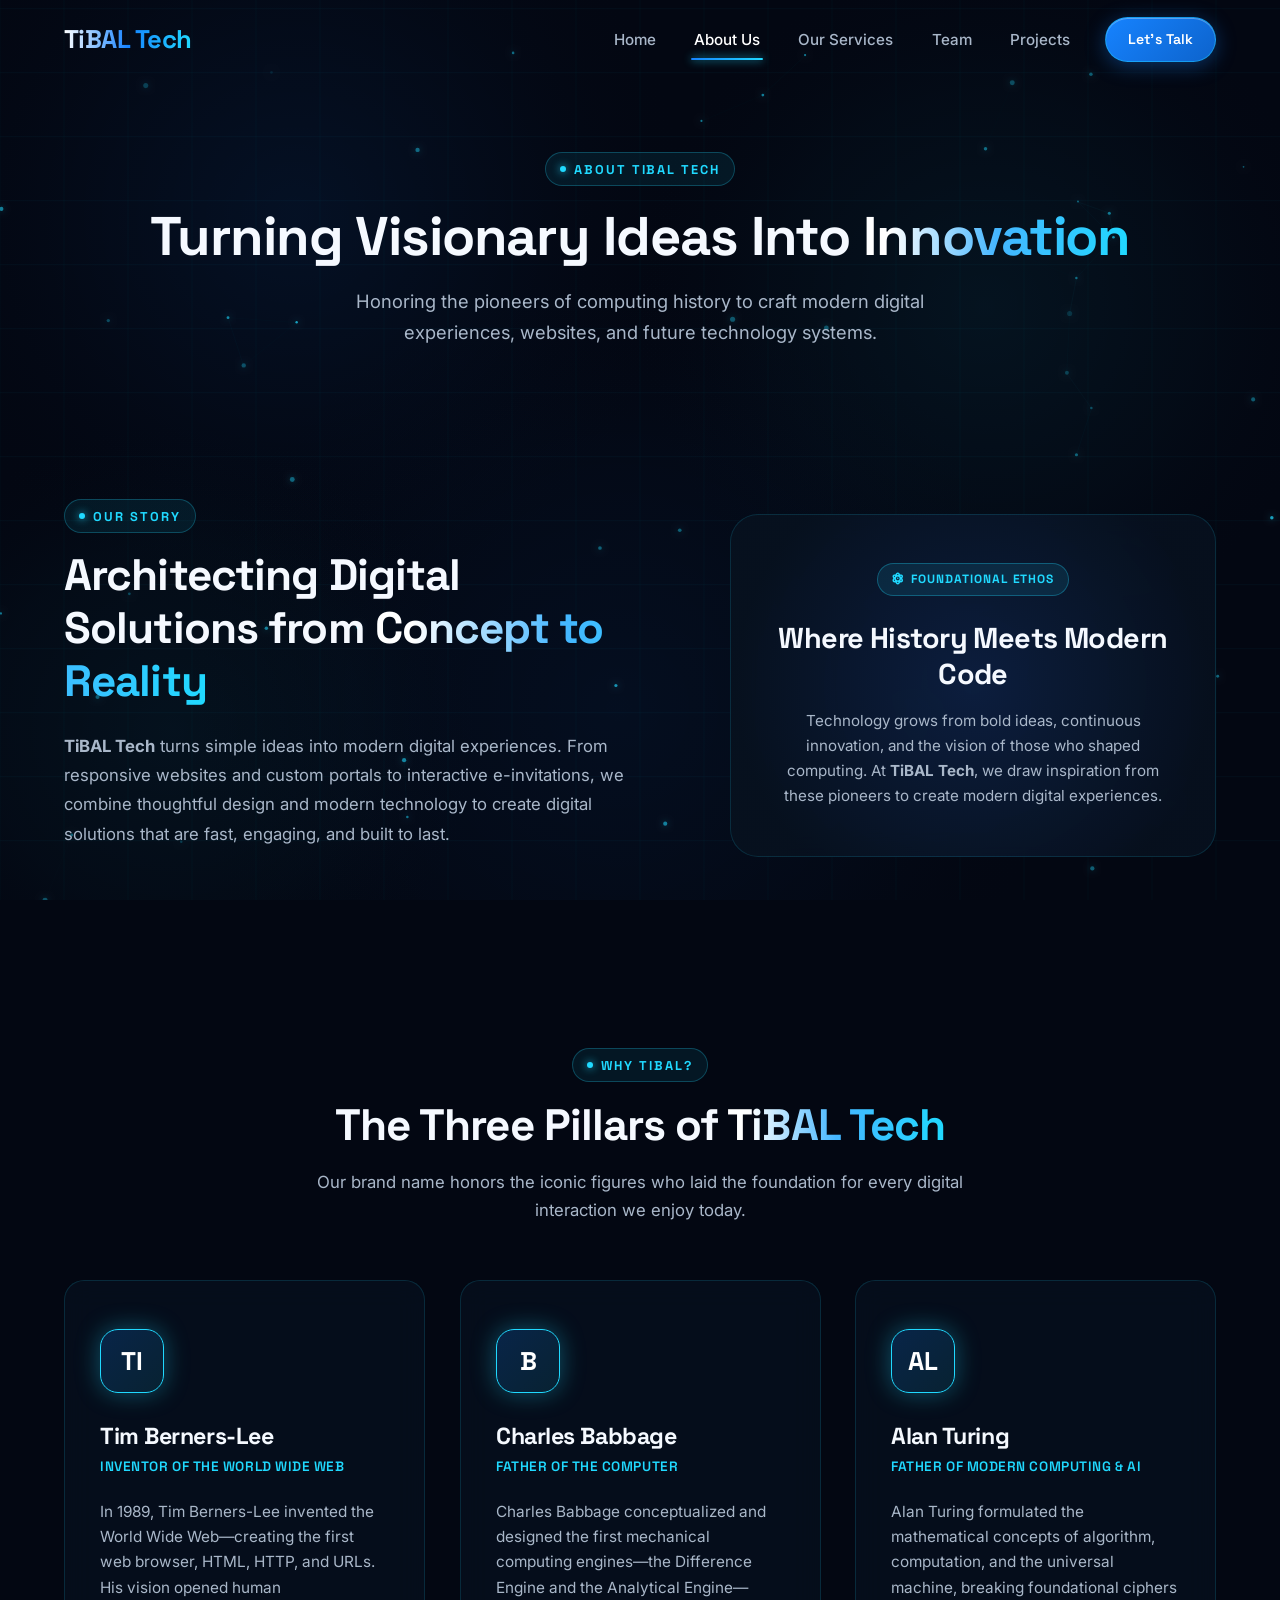
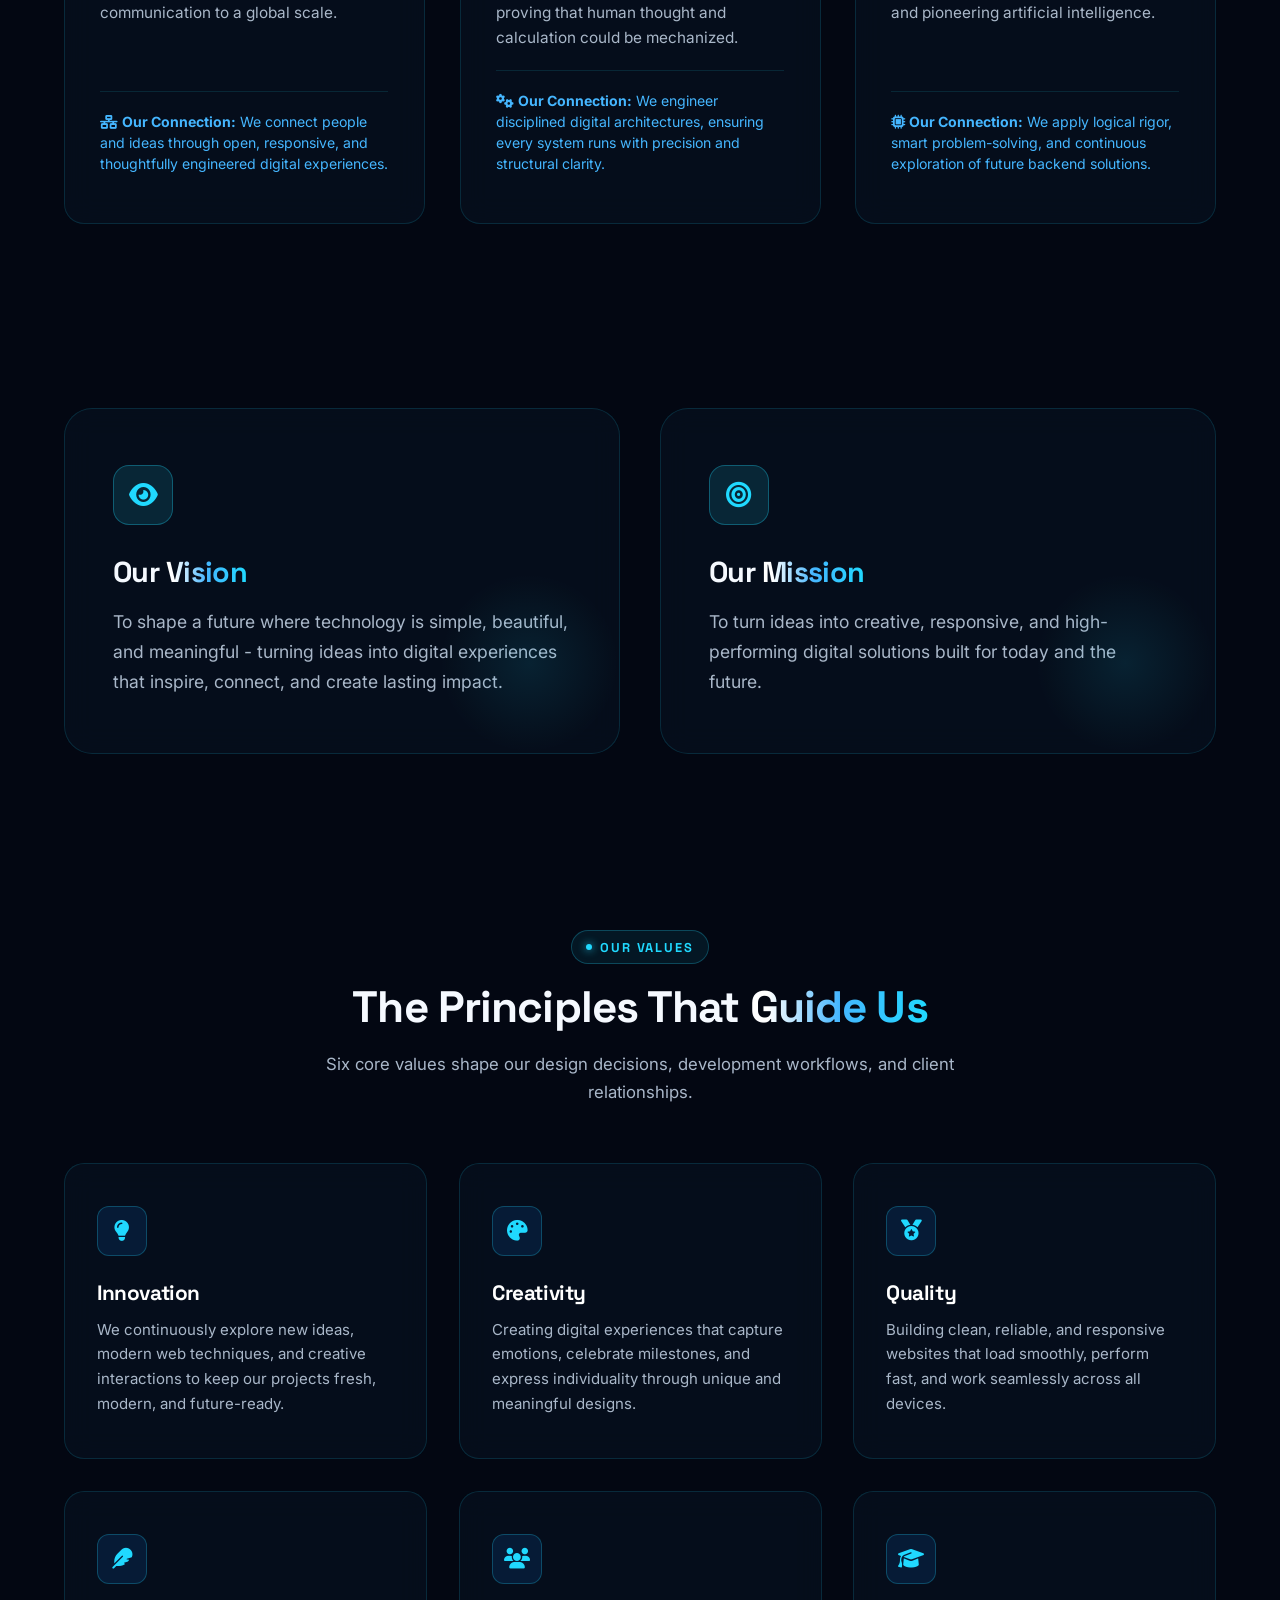
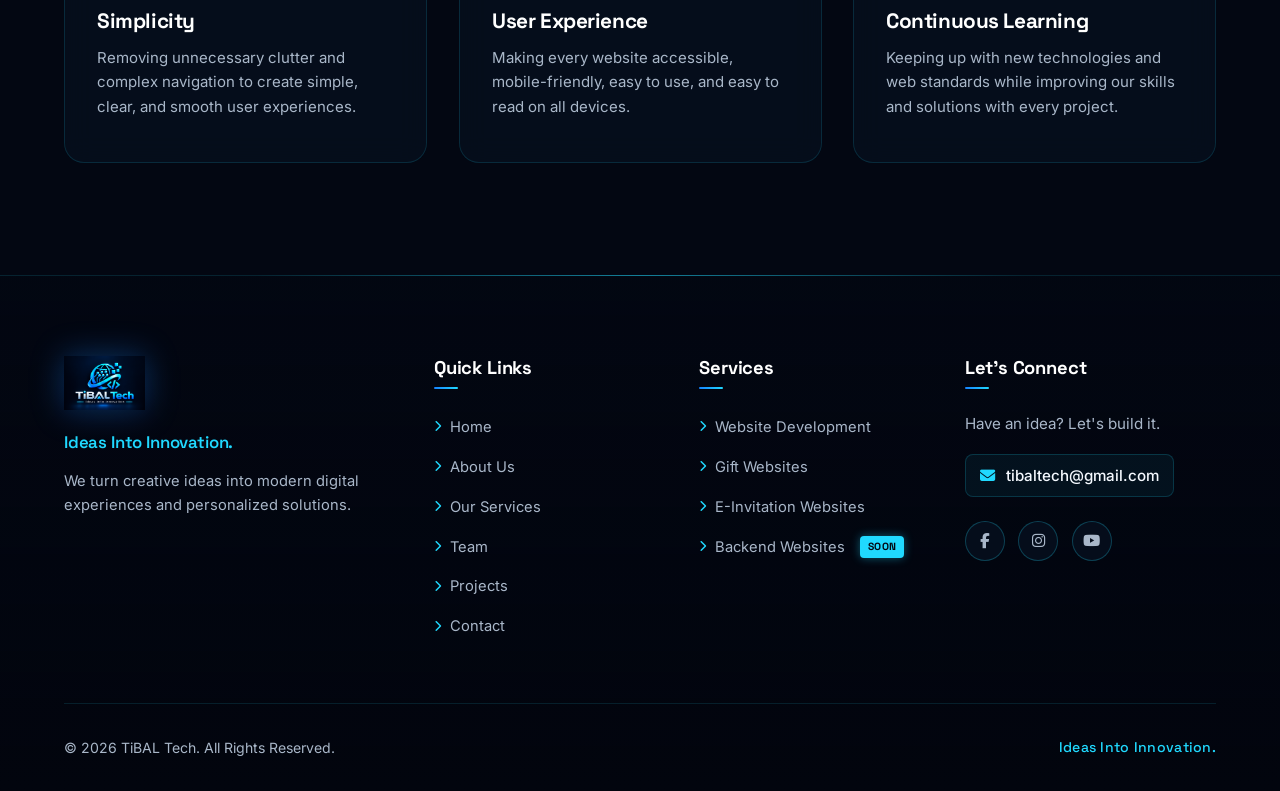
==== commit e61349e8: "First Web" ====
--- a/about.html
+++ b/about.html
@@ -1,769 +1,310 @@
-<!DOCTYPE html>
-<html lang="en">
-
-<head>
-
-    <meta charset="UTF-8">
-
-    <meta
-        name="viewport"
-        content="width=device-width, initial-scale=1.0">
-
-    <title>About Us | TiBAl Tech</title>
-
-    <meta
-        name="description"
-        content="Learn more about TiBAl Tech, our vision, mission and approach to turning ideas into innovation.">
-
-    <!-- Main CSS -->
-    <link rel="stylesheet" href="css/style.css">
-
-    <!-- Font Awesome -->
-    <link
-        rel="stylesheet"
-        href="https://cdnjs.cloudflare.com/ajax/libs/font-awesome/6.5.2/css/all.min.css">
-
-</head>
-
-
-<body>
-
-
-    <!-- ========================================
-         HEADER
-    ========================================= -->
-
-    <header class="site-header">
-
-        <div class="container nav-container">
-
-
-            <!-- LOGO -->
-
-            <a href="index.html" class="logo">
-
-                <img
-                    src="assets/Header.png"
-                    alt="TiBAl Tech">
-
-            </a>
-
-
-            <!-- MOBILE MENU -->
-
-            <button
-                class="menu-toggle"
-                id="menuToggle"
-                aria-label="Open navigation menu"
-                aria-expanded="false">
-
-                ☰
-
-            </button>
-
-
-            <!-- NAVIGATION -->
-
-            <nav
-                class="main-nav"
-                id="mainNav">
-
-                <a href="index.html">
-                    Home
-                </a>
-
-                <a
-                    href="about.html"
-                    class="active">
-
-                    About Us
-
-                </a>
-
-                <a href="services.html">
-                    Our Services
-                </a>
-
-                <a href="team.html">
-                    Team
-                </a>
-
-                <a href="projects.html">
-                    Projects
-                </a>
-
-                <a
-                    href="contact.html"
-                    class="nav-contact">
-
-                    Contact
-
-                </a>
-
-            </nav>
-
-        </div>
-
-    </header>
-
-
-
-    <!-- ========================================
-         MAIN
-    ========================================= -->
-
-    <main>
-
-
-        <!-- ====================================
-             ABOUT HERO
-        ===================================== -->
-
-        <section class="page-hero">
-
-            <div class="container">
-
-                <p class="section-label">
-                    About Us
-                </p>
-
-                <h1>
-                    Ideas Into
-                    <span>Innovation.</span>
-                </h1>
-
-                <p>
-                    We are TiBAl Tech — a young and creative startup
-                    focused on turning ideas into meaningful digital
-                    experiences.
-                </p>
-
-            </div>
-
-        </section>
-
-
-
-        <!-- ====================================
-             WHO WE ARE
-        ===================================== -->
-
-        <section class="about-intro section">
-
-            <div class="container about-intro-grid">
-
-
-                <!-- LEFT -->
-
-                <div class="about-intro-content">
-
-                    <p class="section-label">
-                        Who We Are
-                    </p>
-
-                    <h2>
-                        A Small Team With
-                        <span>Big Ideas</span>
-                    </h2>
-
-                    <p>
-                        TiBAl Tech is a new technology startup built
-                        around creativity, technology and innovation.
-                        We believe that even a simple idea can become
-                        something valuable when it is designed and
-                        developed with the right approach.
-                    </p>
-
-                    <p>
-                        Our focus is on creating modern websites,
-                        creative digital experiences and personalized
-                        products that are practical, attractive and
-                        meaningful.
-                    </p>
-
-                    <p>
-                        As a growing startup, we work closely with our
-                        clients to understand their ideas and create
-                        solutions that match their needs.
-                    </p>
-
-                </div>
-
-
-                <!-- RIGHT -->
-
-                <div class="about-highlight">
-
-                    <div class="highlight-box">
-
-                        <i class="fa-solid fa-lightbulb"></i>
-
-                        <h3>
-                            Creativity
-                        </h3>
-
-                        <p>
-                            Fresh ideas and creative thinking
-                            are at the heart of what we do.
-                        </p>
-
-                    </div>
-
-
-                    <div class="highlight-box">
-
-                        <i class="fa-solid fa-laptop-code"></i>
-
-                        <h3>
-                            Technology
-                        </h3>
-
-                        <p>
-                            We use modern technologies to build
-                            useful digital experiences.
-                        </p>
-
-                    </div>
-
-
-                    <div class="highlight-box">
-
-                        <i class="fa-solid fa-rocket"></i>
-
-                        <h3>
-                            Innovation
-                        </h3>
-
-                        <p>
-                            We continuously explore better ways
-                            to turn ideas into solutions.
-                        </p>
-
-                    </div>
-
-                </div>
-
-            </div>
-
-        </section>
-
-
-
-        <!-- ====================================
-             VISION & MISSION
-        ===================================== -->
-
-        <section class="vision-mission section">
-
-            <div class="container">
-
-
-                <div class="section-heading">
-
-                    <p class="section-label">
-                        Our Purpose
-                    </p>
-
-                    <h2>
-                        Vision & <span>Mission</span>
-                    </h2>
-
-                    <p>
-                        The principles that guide TiBAl Tech
-                        as we grow.
-                    </p>
-
-                </div>
-
-
-                <div class="vision-mission-grid">
-
-
-                    <!-- VISION -->
-
-                    <div class="purpose-card">
-
-                        <div class="purpose-icon">
-
-                            <i class="fa-solid fa-eye"></i>
-
-                        </div>
-
-                        <h3>
-                            Our Vision
-                        </h3>
-
-                        <p>
-                            To grow into a trusted technology startup
-                            that transforms creative ideas into
-                            innovative digital experiences and
-                            meaningful products.
-                        </p>
-
-                    </div>
-
-
-                    <!-- MISSION -->
-
-                    <div class="purpose-card">
-
-                        <div class="purpose-icon">
-
-                            <i class="fa-solid fa-bullseye"></i>
-
-                        </div>
-
-                        <h3>
-                            Our Mission
-                        </h3>
-
-                        <p>
-                            To create modern, creative and affordable
-                            digital solutions while understanding
-                            the unique ideas and requirements of
-                            every client.
-                        </p>
-
-                    </div>
-
-
-                </div>
-
-            </div>
-
-        </section>
-
-
-
-        <!-- ====================================
-             WHY WE STARTED
-        ===================================== -->
-
-        <section class="about-story section">
-
-            <div class="container about-story-grid">
-
-
-                <!-- NUMBER -->
-
-                <div class="story-number">
-
-                    <span>
-                        01
-                    </span>
-
-                    <div></div>
-
-                </div>
-
-
-                <!-- CONTENT -->
-
-                <div class="story-content">
-
-                    <p class="section-label">
-                        Our Beginning
-                    </p>
-
-                    <h2>
-                        Why We
-                        <span>Started</span>
-                    </h2>
-
-                    <p>
-                        TiBAl Tech started with a simple thought:
-                        good ideas should have the opportunity to
-                        become real.
-                    </p>
-
-                    <p>
-                        We wanted to create a startup where creativity
-                        and technology could come together to build
-                        useful websites, memorable digital experiences
-                        and personalized products.
-                    </p>
-
-                    <p>
-                        We are at the beginning of our journey, and
-                        we are excited to learn, create and grow with
-                        every project.
-                    </p>
-
-                </div>
-
-            </div>
-
-        </section>
-
-
-
-        <!-- ====================================
-             OUR APPROACH
-        ===================================== -->
-
-        <section class="our-approach section">
-
-            <div class="container">
-
-
-                <div class="section-heading">
-
-                    <p class="section-label">
-                        Our Approach
-                    </p>
-
-                    <h2>
-                        How We Turn Ideas
-                        <span>Into Reality</span>
-                    </h2>
-
-                </div>
-
-
-                <div class="approach-grid">
-
-
-                    <!-- STEP 1 -->
-
-                    <div class="approach-card">
-
-                        <div class="approach-number">
-                            01
-                        </div>
-
-                        <i class="fa-solid fa-comments"></i>
-
-                        <h3>
-                            Understand
-                        </h3>
-
-                        <p>
-                            We first understand your idea,
-                            requirements and goals.
-                        </p>
-
-                    </div>
-
-
-                    <!-- STEP 2 -->
-
-                    <div class="approach-card">
-
-                        <div class="approach-number">
-                            02
-                        </div>
-
-                        <i class="fa-solid fa-pen-ruler"></i>
-
-                        <h3>
-                            Design
-                        </h3>
-
-                        <p>
-                            We create a clean and modern
-                            direction for your project.
-                        </p>
-
-                    </div>
-
-
-                    <!-- STEP 3 -->
-
-                    <div class="approach-card">
-
-                        <div class="approach-number">
-                            03
-                        </div>
-
-                        <i class="fa-solid fa-code"></i>
-
-                        <h3>
-                            Build
-                        </h3>
-
-                        <p>
-                            We turn the concept into a
-                            functional digital experience.
-                        </p>
-
-                    </div>
-
-
-                    <!-- STEP 4 -->
-
-                    <div class="approach-card">
-
-                        <div class="approach-number">
-                            04
-                        </div>
-
-                        <i class="fa-solid fa-rocket"></i>
-
-                        <h3>
-                            Deliver
-                        </h3>
-
-                        <p>
-                            We refine the result and prepare
-                            it for you to use.
-                        </p>
-
-                    </div>
-
-
-                </div>
-
-            </div>
-
-        </section>
-
-
-
-        <!-- ====================================
-             CTA
-        ===================================== -->
-
-        <section class="home-cta">
-
-            <div class="container">
-
-                <div class="cta-box">
-
-                    <p class="section-label">
-                        Let's Create
-                    </p>
-
-                    <h2>
-                        Have An Idea?
-                        <span>Let's Build It.</span>
-                    </h2>
-
-                    <p>
-                        Tell us about your idea and let's explore
-                        how we can turn it into something real.
-                    </p>
-
-                    <a
-                        href="contact.html"
-                        class="btn btn-primary">
-
-                        Let's Talk
-
-                    </a>
-
-                </div>
-
-            </div>
-
-        </section>
-
-
-    </main>
-
-
-
-    <!-- ========================================
-         FOOTER
-    ========================================= -->
-
-    <footer class="site-footer">
-
-        <div class="container footer-main">
-
-
-            <!-- BRAND -->
-
-            <div class="footer-brand">
-
-                <img
-                    src="assets/Footer.png"
-                    alt="TiBAl Tech Logo"
-                    class="footer-logo">
-
-                <p class="footer-tagline">
-                    Ideas Into Innovation.
-                </p>
-
-                <p class="footer-description">
-                    We turn creative ideas into modern
-                    digital experiences and personalized
-                    solutions.
-                </p>
-
-            </div>
-
-
-
-            <!-- QUICK LINKS -->
-
-            <div class="footer-column">
-
-                <h3>
-                    Quick Links
-                </h3>
-
-                <a href="index.html">
-                    <i class="fa-solid fa-chevron-right"></i>
-                    Home
-                </a>
-
-                <a href="about.html">
-                    <i class="fa-solid fa-chevron-right"></i>
-                    About Us
-                </a>
-
-                <a href="services.html">
-                    <i class="fa-solid fa-chevron-right"></i>
-                    Our Services
-                </a>
-
-                <a href="team.html">
-                    <i class="fa-solid fa-chevron-right"></i>
-                    Team
-                </a>
-
-                <a href="projects.html">
-                    <i class="fa-solid fa-chevron-right"></i>
-                    Projects
-                </a>
-
-                <a href="contact.html">
-                    <i class="fa-solid fa-chevron-right"></i>
-                    Contact
-                </a>
-
-            </div>
-
-
-
-            <!-- SERVICES -->
-
-            <div class="footer-column">
-
-                <h3>
-                    Services
-                </h3>
-
-                <a href="services.html">
-                    <i class="fa-solid fa-chevron-right"></i>
-                    Website Development
-                </a>
-
-                <a href="services.html">
-                    <i class="fa-solid fa-chevron-right"></i>
-                    Gift Websites
-                </a>
-
-                <a href="services.html">
-                    <i class="fa-solid fa-chevron-right"></i>
-                    Personalized Gifts
-                </a>
-
-                <a href="services.html">
-
-                    <i class="fa-solid fa-chevron-right"></i>
-
-                    Backend Websites
-
-                    <span class="footer-soon">
-                        Soon
-                    </span>
-
-                </a>
-
-            </div>
-
-
-
-            <!-- CONTACT -->
-
-            <div class="footer-column footer-contact">
-
-                <h3>
-                    Let's Connect
-                </h3>
-
-                <p>
-                    Have an idea? Let's build it.
-                </p>
-
-                <a
-                    href="mailto:tibaltech@gmail.com"
-                    class="footer-email">
-
-                    <i class="fa-regular fa-envelope"></i>
-
-                    tibaltech@gmail.com
-
-                </a>
-
-
-                <!-- SOCIAL -->
-
-                <div class="footer-social">
-
-                    <a
-                        href="#"
-                        target="_blank"
-                        aria-label="Facebook">
-
-                        <i class="fa-brands fa-facebook-f"></i>
-
-                    </a>
-
-                    <a
-                        href="#"
-                        target="_blank"
-                        aria-label="Instagram">
-
-                        <i class="fa-brands fa-instagram"></i>
-
-                    </a>
-
-                    <a
-                        href="#"
-                        target="_blank"
-                        aria-label="YouTube">
-
-                        <i class="fa-brands fa-youtube"></i>
-
-                    </a>
-
-                </div>
-
-            </div>
-
-
-        </div>
-
-
-
-        <!-- FOOTER BOTTOM -->
-
-        <div class="footer-bottom">
-
-            <div class="container footer-bottom-content">
-
-                <p>
-                    © 2026 TiBAl Tech. All Rights Reserved.
-                </p>
-
-                <p class="footer-bottom-tagline">
-                    Ideas Into Innovation.
-                </p>
-
-            </div>
-
-        </div>
-
-    </footer>
-
-
-
-    <!-- JAVASCRIPT -->
-
-    <script src="js/script.js"></script>
-
-</body>
-
-</html>+<!DOCTYPE html>
+<html lang="en">
+<head>
+  <meta charset="UTF-8">
+  <meta name="viewport" content="width=device-width, initial-scale=1.0">
+  <title>About Us — TiBAL Tech | Ideas Into Innovation</title>
+  <meta name="description" content="Discover the story and computing inspirations behind TiBAl Tech: Tim Berners-Lee, Charles Babbage, and Alan Turing.">
+
+  <!-- Google Fonts -->
+  <link rel="preconnect" href="https://fonts.googleapis.com">
+  <link rel="preconnect" href="https://fonts.gstatic.com" crossorigin>
+  <link href="https://fonts.googleapis.com/css2?family=Inter:wght@300;400;500;600;700&family=Space+Grotesk:wght@400;500;600;700&display=swap" rel="stylesheet">
+
+  <!-- Font Awesome 6 -->
+  <link rel="stylesheet" href="https://cdnjs.cloudflare.com/ajax/libs/font-awesome/6.5.1/css/all.min.css">
+
+  <!-- Stylesheets -->
+  <link rel="stylesheet" href="css/about.css">
+  <link rel="stylesheet" href="css/footer.css">
+</head>
+<body>
+
+  <!-- Animated Background Canvas -->
+  <canvas id="bg-canvas"></canvas>
+
+  <!-- Navbar (Text Only Brand, No Logo) -->
+  <header class="navbar" id="navbar">
+    <div class="container">
+      <a href="index.html" class="nav-brand" aria-label="TiBAl Tech Home">TiBAL Tech</a>
+
+      <nav aria-label="Primary Navigation">
+        <ul class="nav-menu" id="nav-menu">
+          <li class="nav-item"><a href="index.html" class="nav-link">Home</a></li>
+          <li class="nav-item"><a href="about.html" class="nav-link active">About Us</a></li>
+          <li class="nav-item"><a href="services.html" class="nav-link">Our Services</a></li>
+          <li class="nav-item"><a href="team.html" class="nav-link">Team</a></li>
+          <li class="nav-item"><a href="projects.html" class="nav-link">Projects</a></li>
+          <li class="nav-item"><a href="contact.html" class="btn btn-primary nav-cta">Let's Talk</a></li>
+        </ul>
+      </nav>
+
+      <button class="nav-toggle" id="nav-toggle" aria-label="Toggle navigation menu" aria-expanded="false">
+        <span></span>
+        <span></span>
+        <span></span>
+      </button>
+    </div>
+  </header>
+
+  <!-- Main Content -->
+  <main id="main-content">
+
+    <!-- About Hero -->
+    <section class="subpage-hero" id="about-hero">
+      <div class="container">
+        <div class="reveal">
+          <span class="section-tag">ABOUT TIBAL TECH</span>
+          <h1 class="section-title">Turning Visionary Ideas Into <span class="gradient-text">Innovation</span></h1>
+          <p class="section-desc">Honoring the pioneers of computing history to craft modern digital experiences, websites, and future technology systems.</p>
+        </div>
+      </div>
+    </section>
+
+    <!-- Our Story Section -->
+    <section class="story-section" id="story">
+      <div class="container">
+        <div class="story-grid">
+          <div class="story-content reveal">
+            <span class="section-tag">OUR STORY</span>
+            <h2>Architecting Digital Solutions from <span class="gradient-text">Concept to Reality</span></h2>
+            <p>
+              <strong>TiBAL Tech</strong> turns simple ideas into modern digital experiences. From responsive websites and custom portals to interactive e-invitations, we combine thoughtful design and modern technology to create digital solutions that are fast, engaging, and built to last.
+            </p>
+          </div>
+
+          <div class="glass-card story-graphic-card reveal delay-2 tilt-card">
+            <span class="badge-pill"><i class="fa-solid fa-atom"></i> FOUNDATIONAL ETHOS</span>
+            <h3>Where History Meets Modern Code</h3>
+            <p>
+              Technology grows from bold ideas, continuous innovation, and the vision of those who shaped computing. At <b>TiBAL Tech</b>, we draw inspiration from these pioneers to create modern digital experiences.
+            </p>
+          </div>
+        </div>
+      </div>
+    </section>
+
+    <!-- Why TiBAl Section (TI, B, AL Pioneers) -->
+    <section class="pioneers-section" id="why-tibal">
+      <div class="container">
+        <div class="section-header reveal">
+          <span class="section-tag">WHY TIBAL?</span>
+          <h2 class="section-title">The Three Pillars of <span class="gradient-text">TiBAL Tech</span></h2>
+          <p class="section-desc">Our brand name honors the iconic figures who laid the foundation for every digital interaction we enjoy today.</p>
+        </div>
+
+        <div class="pioneers-grid">
+          <!-- TI: Tim Berners-Lee -->
+          <div class="glass-card pioneer-card reveal delay-1 tilt-card">
+            <div class="pioneer-badge">TI</div>
+            <h3>Tim Berners-Lee</h3>
+            <div class="pioneer-role">Inventor of the World Wide Web</div>
+            <p>
+              In 1989, Tim Berners-Lee invented the World Wide Web—creating the first web browser, HTML, HTTP, and URLs. His vision opened human communication to a global scale.
+            </p>
+            <div class="pioneer-connection">
+               <i class="fa-solid fa-network-wired"></i>
+               <strong>Our Connection:</strong> We connect people and ideas through open, responsive, and thoughtfully engineered digital experiences.
+            </div>
+          </div>
+
+          <!-- B: Charles Babbage -->
+          <div class="glass-card pioneer-card reveal delay-2 tilt-card">
+            <div class="pioneer-badge">B</div>
+            <h3>Charles Babbage</h3>
+            <div class="pioneer-role">Father of the Computer</div>
+            <p>
+              Charles Babbage conceptualized and designed the first mechanical computing engines—the Difference Engine and the Analytical Engine—proving that human thought and calculation could be mechanized.
+            </p>
+            <div class="pioneer-connection">
+              <i class="fa-solid fa-gears"></i> <strong>Our Connection:</strong> We engineer disciplined digital architectures, ensuring every system runs with precision and structural clarity.
+            </div>
+          </div>
+
+          <!-- AL: Alan Turing -->
+          <div class="glass-card pioneer-card reveal delay-3 tilt-card">
+            <div class="pioneer-badge">AL</div>
+            <h3>Alan Turing</h3>
+            <div class="pioneer-role">Father of Modern Computing &amp; AI</div>
+            <p>
+              Alan Turing formulated the mathematical concepts of algorithm, computation, and the universal machine, breaking foundational ciphers and pioneering artificial intelligence.
+            </p>
+            <div class="pioneer-connection">
+              <i class="fa-solid fa-microchip"></i> <strong>Our Connection:</strong> We apply logical rigor, smart problem-solving, and continuous exploration of future backend solutions.
+            </div>
+          </div>
+        </div>
+      </div>
+    </section>
+
+    <!-- Vision & Mission Section -->
+    <section class="vision-mission-section" id="vision-mission">
+      <div class="container">
+        <div class="vm-grid">
+          <!-- Vision Card -->
+          <div class="glass-card vm-card reveal delay-1 tilt-card">
+            <div class="vm-icon-box">
+              <i class="fa-solid fa-eye"></i>
+            </div>
+            <h3>Our <span class="gradient-text">Vision</span></h3>
+            <p>
+             To shape a future where technology is simple, beautiful, and meaningful - turning ideas into digital experiences that inspire, connect, and create lasting impact.
+          </div>
+
+          <!-- Mission Card -->
+          <div class="glass-card vm-card reveal delay-2 tilt-card">
+            <div class="vm-icon-box">
+              <i class="fa-solid fa-bullseye"></i>
+            </div>
+            <h3>Our <span class="gradient-text">Mission</span></h3>
+            <p>
+              To turn ideas into creative, responsive, and high-performing digital solutions built for today and the future.
+            </p>
+          </div>
+        </div>
+      </div>
+    </section>
+
+    <!-- Our Values Section (6 Cards) -->
+    <section class="values-section" id="values">
+      <div class="container">
+        <div class="section-header reveal">
+          <span class="section-tag">OUR VALUES</span>
+          <h2 class="section-title">The Principles That <span class="gradient-text">Guide Us</span></h2>
+          <p class="section-desc">Six core values shape our design decisions, development workflows, and client relationships.</p>
+        </div>
+
+        <div class="values-grid">
+          <!-- 1. Innovation -->
+          <div class="glass-card value-card reveal delay-1 tilt-card">
+            <div class="value-icon"><i class="fa-solid fa-lightbulb"></i></div>
+            <h3>Innovation</h3>
+            <p>We continuously explore new ideas, modern web techniques, and creative interactions to keep our projects fresh, modern, and future-ready.</p>
+          </div>
+
+          <!-- 2. Creativity -->
+          <div class="glass-card value-card reveal delay-2 tilt-card">
+            <div class="value-icon"><i class="fa-solid fa-palette"></i></div>
+            <h3>Creativity</h3>
+            <p>Creating digital experiences that capture emotions, celebrate milestones, and express individuality through unique and meaningful designs.</p>
+          </div>
+
+          <!-- 3. Quality -->
+          <div class="glass-card value-card reveal delay-3 tilt-card">
+            <div class="value-icon"><i class="fa-solid fa-medal"></i></div>
+            <h3>Quality</h3>
+            <p>Building clean, reliable, and responsive websites that load smoothly, perform fast, and work seamlessly across all devices.</p>
+          </div>
+
+          <!-- 4. Simplicity -->
+          <div class="glass-card value-card reveal delay-1 tilt-card">
+            <div class="value-icon"><i class="fa-solid fa-feather"></i></div>
+            <h3>Simplicity</h3>
+            <p>Removing unnecessary clutter and complex navigation to create simple, clear, and smooth user experiences.</p>
+          </div>
+
+          <!-- 5. User Experience -->
+          <div class="glass-card value-card reveal delay-2 tilt-card">
+            <div class="value-icon"><i class="fa-solid fa-users"></i></div>
+            <h3>User Experience</h3>
+            <p>Making every website accessible, mobile-friendly, easy to use, and easy to read on all devices.</p>
+          </div>
+
+          <!-- 6. Continuous Learning -->
+          <div class="glass-card value-card reveal delay-3 tilt-card">
+            <div class="value-icon"><i class="fa-solid fa-graduation-cap"></i></div>
+            <h3>Continuous Learning</h3>
+            <p>Keeping up with new technologies and web standards while improving our skills and solutions with every project.</p>
+          </div>
+        </div>
+      </div>
+    </section>
+
+  </main>
+
+  <!-- Shared Footer -->
+  <footer class="site-footer">
+    <div class="container">
+      <div class="footer-grid">
+        <!-- Column 1 — Brand -->
+        <div class="footer-col-brand">
+          <img src="assets/logo.png" alt="TiBAl Tech Official Logo" class="footer-logo-img">
+          <div class="footer-slogan">Ideas Into Innovation.</div>
+          <p class="footer-desc">
+            We turn creative ideas into modern digital experiences and personalized solutions.
+          </p>
+        </div>
+
+        <!-- Column 2 — Quick Links -->
+        <div class="footer-col-links">
+          <h4 class="footer-col-title">Quick Links</h4>
+          <ul class="footer-links">
+            <li><a href="index.html"><i class="fa-solid fa-chevron-right"></i> Home</a></li>
+            <li><a href="about.html"><i class="fa-solid fa-chevron-right"></i> About Us</a></li>
+            <li><a href="services.html"><i class="fa-solid fa-chevron-right"></i> Our Services</a></li>
+            <li><a href="team.html"><i class="fa-solid fa-chevron-right"></i> Team</a></li>
+            <li><a href="projects.html"><i class="fa-solid fa-chevron-right"></i> Projects</a></li>
+            <li><a href="contact.html"><i class="fa-solid fa-chevron-right"></i> Contact</a></li>
+          </ul>
+        </div>
+
+        <!-- Column 3 — Services -->
+        <div class="footer-col-services">
+          <h4 class="footer-col-title">Services</h4>
+          <ul class="footer-links">
+            <li><a href="services.html#static-websites"><i class="fa-solid fa-chevron-right"></i> Website Development</a></li>
+            <li><a href="services.html#gift-websites"><i class="fa-solid fa-chevron-right"></i> Gift Websites</a></li>
+            <li><a href="services.html#invitation-websites"><i class="fa-solid fa-chevron-right"></i> E-Invitation Websites</a></li>
+            <li>
+              <a href="services.html#backend-websites">
+                <i class="fa-solid fa-chevron-right"></i> Backend Websites <span class="footer-badge-soon">SOON</span>
+              </a>
+            </li>
+          </ul>
+        </div>
+
+        <!-- Column 4 — Let's Connect -->
+        <div class="footer-col-connect">
+          <h4 class="footer-col-title">Let's Connect</h4>
+          <p class="footer-connect-text">Have an idea? Let's build it.</p>
+          <a href="mailto:tibaltech@gmail.com" class="footer-email-link">
+            <i class="fa-solid fa-envelope"></i>
+            <span>tibaltech@gmail.com</span>
+          </a>
+          <div class="footer-socials">
+            <a href="https://www.facebook.com/people/Tibal-Tech/61595180819305/?sk=followers" target="_blank" rel="noopener noreferrer" class="footer-social-btn" aria-label="TiBAl Tech on Facebook">
+              <i class="fa-brands fa-facebook-f"></i>
+            </a>
+            <a href="https://www.instagram.com/tibal_tech.off" target="_blank" rel="noopener noreferrer" class="footer-social-btn" aria-label="TiBAl Tech on Instagram">
+              <i class="fa-brands fa-instagram"></i>
+            </a>
+            <a href="https://www.youtube.com/@TiBALTech" target="_blank" rel="noopener noreferrer" class="footer-social-btn" aria-label="TiBAl Tech on YouTube">
+              <i class="fa-brands fa-youtube"></i>
+            </a>
+          </div>
+        </div>
+      </div>
+
+      <!-- Footer Bottom -->
+      <div class="footer-separator"></div>
+      <div class="footer-bottom">
+        <div class="footer-bottom-copy">
+          &copy; 2026 TiBAL Tech. All Rights Reserved.
+        </div>
+        <div class="footer-bottom-slogan">
+          Ideas Into Innovation.
+        </div>
+      </div>
+    </div>
+  </footer>
+
+  <!-- Back to Top Button -->
+  <button id="back-to-top" aria-label="Scroll back to top of page">
+    <i class="fa-solid fa-chevron-up"></i>
+  </button>
+
+  <!-- JavaScript Files -->
+  <script src="js/background.js"></script>
+  <script src="js/script.js"></script>
+</body>
+</html>
--- a/css/about.css
+++ b/css/about.css
@@ -0,0 +1,284 @@
+/* ==========================================================================
+   TiBAl Tech - About Us Page Stylesheet (css/about.css)
+   ========================================================================== */
+
+@import url('global.css');
+
+/* ==========================================================================
+   Our Story & Meaning Section
+   ========================================================================== */
+.story-section {
+  padding: 5rem 0 6rem;
+  position: relative;
+}
+
+.story-grid {
+  display: grid;
+  grid-template-columns: 1.1fr 0.9fr;
+  gap: 4.5rem;
+  align-items: center;
+}
+
+.story-content h2 {
+  font-size: clamp(2rem, 3.6vw, 2.75rem);
+  margin-bottom: 1.5rem;
+  line-height: 1.2;
+}
+
+.story-content p {
+  font-size: 1.05rem;
+  color: var(--text-secondary);
+  line-height: 1.75;
+  margin-bottom: 1.4rem;
+}
+
+/* Graphic Card for Story */
+.story-graphic-card {
+  padding: 3rem 2.5rem;
+  border-radius: var(--radius-xl);
+  text-align: center;
+  position: relative;
+  background: radial-gradient(circle at center, rgba(16, 38, 77, 0.75) 0%, rgba(7, 17, 31, 0.9) 80%);
+}
+
+.story-graphic-card .badge-pill {
+  margin-bottom: 1.5rem;
+}
+
+.story-graphic-card h3 {
+  font-size: 1.8rem;
+  margin-bottom: 1rem;
+}
+
+.story-graphic-card p {
+  font-size: 0.95rem;
+  color: var(--text-secondary);
+  line-height: 1.65;
+}
+
+/* ==========================================================================
+   Why TiBAl Pioneers Breakdown
+   ========================================================================== */
+.pioneers-section {
+  padding: 5rem 0 6.5rem;
+  position: relative;
+}
+
+.pioneers-grid {
+  display: grid;
+  grid-template-columns: repeat(3, 1fr);
+  gap: 2.2rem;
+}
+
+.pioneer-card {
+  padding: 3rem 2.2rem;
+  border-radius: var(--radius-lg);
+  display: flex;
+  flex-direction: column;
+  height: 100%;
+  position: relative;
+}
+
+.pioneer-badge {
+  width: 64px;
+  height: 64px;
+  border-radius: 18px;
+  background: linear-gradient(135deg, rgba(22, 131, 255, 0.2), rgba(32, 217, 255, 0.1));
+  border: 1.5px solid var(--cyan);
+  display: flex;
+  align-items: center;
+  justify-content: center;
+  font-family: var(--font-heading);
+  font-size: 1.6rem;
+  font-weight: 800;
+  color: #ffffff;
+  box-shadow: 0 0 24px rgba(32, 217, 255, 0.35);
+  margin-bottom: 1.8rem;
+  transition: all 0.3s ease;
+}
+
+.pioneer-card:hover .pioneer-badge {
+  transform: scale(1.08) rotate(3deg);
+  background: linear-gradient(135deg, var(--blue), var(--cyan));
+  color: #030712;
+  box-shadow: 0 0 32px var(--cyan);
+}
+
+.pioneer-card h3 {
+  font-size: 1.45rem;
+  margin-bottom: 0.35rem;
+}
+
+.pioneer-role {
+  font-family: var(--font-heading);
+  font-size: 0.85rem;
+  font-weight: 600;
+  color: var(--cyan);
+  letter-spacing: 0.04em;
+  margin-bottom: 1.25rem;
+  text-transform: uppercase;
+}
+
+.pioneer-card p {
+  font-size: 0.96rem;
+  color: var(--text-secondary);
+  line-height: 1.65;
+  margin-bottom: 1.2rem;
+}
+
+.pioneer-connection {
+  margin-top: auto;
+  padding-top: 1.2rem;
+  border-top: 1px solid rgba(32, 217, 255, 0.12);
+  font-size: 0.88rem;
+  color: var(--blue-light);
+  line-height: 1.5;
+}
+
+/* ==========================================================================
+   Vision & Mission Section
+   ========================================================================== */
+.vision-mission-section {
+  padding: 5rem 0 6rem;
+  position: relative;
+}
+
+.vm-grid {
+  display: grid;
+  grid-template-columns: repeat(2, 1fr);
+  gap: 2.5rem;
+}
+
+.vm-card {
+  padding: 3.5rem 3rem;
+  border-radius: var(--radius-xl);
+  display: flex;
+  flex-direction: column;
+  justify-content: center;
+  position: relative;
+  overflow: hidden;
+}
+
+.vm-card::after {
+  content: '';
+  position: absolute;
+  bottom: 0;
+  right: 0;
+  width: 180px;
+  height: 180px;
+  border-radius: 50%;
+  background: radial-gradient(circle, rgba(32, 217, 255, 0.1) 0%, transparent 70%);
+  pointer-events: none;
+}
+
+.vm-icon-box {
+  width: 60px;
+  height: 60px;
+  border-radius: 16px;
+  background: rgba(32, 217, 255, 0.12);
+  border: 1px solid rgba(32, 217, 255, 0.3);
+  display: flex;
+  align-items: center;
+  justify-content: center;
+  color: var(--cyan);
+  font-size: 1.6rem;
+  margin-bottom: 1.8rem;
+}
+
+.vm-card h3 {
+  font-size: 1.8rem;
+  margin-bottom: 1.1rem;
+}
+
+.vm-card p {
+  font-size: 1.1rem;
+  color: var(--text-secondary);
+  line-height: 1.7;
+}
+
+/* ==========================================================================
+   Our Values Section (6 Cards)
+   ========================================================================== */
+.values-section {
+  padding: 5rem 0 7rem;
+  position: relative;
+}
+
+.values-grid {
+  display: grid;
+  grid-template-columns: repeat(3, 1fr);
+  gap: 2rem;
+}
+
+.value-card {
+  padding: 2.6rem 2rem;
+  border-radius: var(--radius-lg);
+  display: flex;
+  flex-direction: column;
+  transition: all 0.35s cubic-bezier(0.16, 1, 0.3, 1);
+}
+
+.value-icon {
+  width: 50px;
+  height: 50px;
+  border-radius: 12px;
+  background: rgba(22, 131, 255, 0.12);
+  border: 1px solid rgba(32, 217, 255, 0.25);
+  display: flex;
+  align-items: center;
+  justify-content: center;
+  color: var(--cyan);
+  font-size: 1.3rem;
+  margin-bottom: 1.5rem;
+  transition: all 0.3s ease;
+}
+
+.value-card:hover .value-icon {
+  background: linear-gradient(135deg, var(--blue), var(--cyan));
+  color: #030712;
+  box-shadow: 0 0 20px var(--cyan);
+  border-color: #ffffff;
+}
+
+.value-card h3 {
+  font-size: 1.3rem;
+  margin-bottom: 0.75rem;
+  color: #ffffff;
+}
+
+.value-card p {
+  font-size: 0.94rem;
+  color: var(--text-secondary);
+  line-height: 1.65;
+}
+
+/* ==========================================================================
+   Responsive Breakpoints for About
+   ========================================================================== */
+@media (max-width: 992px) {
+  .story-grid {
+    grid-template-columns: 1fr;
+    gap: 3.5rem;
+  }
+
+  .pioneers-grid,
+  .values-grid {
+    grid-template-columns: repeat(2, 1fr);
+  }
+
+  .vm-grid {
+    grid-template-columns: 1fr;
+    gap: 2rem;
+  }
+}
+
+@media (max-width: 680px) {
+  .pioneers-grid,
+  .values-grid {
+    grid-template-columns: 1fr;
+  }
+
+  .vm-card {
+    padding: 2.5rem 1.8rem;
+  }
+}
--- a/css/footer.css
+++ b/css/footer.css
@@ -0,0 +1,257 @@
+/* ==========================================================================
+   TiBAl Tech - Footer Stylesheet (css/footer.css)
+   Consistent 4-Column Responsive Modern Dark Footer
+   ========================================================================== */
+
+.site-footer {
+  background: linear-gradient(180deg, rgba(3, 7, 18, 0.4) 0%, #02050e 100%);
+  border-top: 1px solid rgba(32, 217, 255, 0.14);
+  padding: 5rem 0 2rem 0;
+  position: relative;
+  z-index: 10;
+  margin-top: auto;
+}
+
+.site-footer::before {
+  content: '';
+  position: absolute;
+  top: -1px;
+  left: 20%;
+  right: 20%;
+  height: 1px;
+  background: linear-gradient(90deg, transparent, rgba(32, 217, 255, 0.5), transparent);
+}
+
+/* 4-Column Grid Layout */
+.footer-grid {
+  display: grid;
+  grid-template-columns: 1.5fr 1fr 1fr 1.2fr;
+  gap: 3.5rem;
+  margin-bottom: 4rem;
+  align-items: start;
+}
+
+/* Column 1 - Brand */
+.footer-col-brand .footer-logo-img {
+  height: 54px;
+  width: auto;
+  max-width: 220px;
+  object-fit: contain;
+  display: block;
+  margin-bottom: 1.2rem;
+  filter: drop-shadow(0 0 16px rgba(22, 131, 255, 0.35));
+  transition: transform 0.3s ease;
+}
+
+.footer-col-brand .footer-logo-img:hover {
+  transform: scale(1.02);
+}
+
+.footer-col-brand .footer-slogan {
+  font-family: var(--font-heading);
+  font-size: 1.05rem;
+  font-weight: 600;
+  color: var(--cyan);
+  margin-bottom: 0.75rem;
+  letter-spacing: -0.01em;
+}
+
+.footer-col-brand .footer-desc {
+  font-size: 0.92rem;
+  color: var(--text-secondary);
+  line-height: 1.65;
+  max-width: 320px;
+}
+
+/* Headings for Columns 2, 3, 4 */
+.footer-col-title {
+  font-family: var(--font-heading);
+  font-size: 1.15rem;
+  font-weight: 700;
+  color: #ffffff;
+  margin-bottom: 1.4rem;
+  position: relative;
+  letter-spacing: -0.01em;
+}
+
+.footer-col-title::after {
+  content: '';
+  display: block;
+  width: 24px;
+  height: 2px;
+  background: linear-gradient(90deg, var(--blue), var(--cyan));
+  margin-top: 0.5rem;
+  border-radius: 2px;
+}
+
+/* Links List */
+.footer-links {
+  list-style: none;
+  display: flex;
+  flex-direction: column;
+  gap: 0.75rem;
+}
+
+.footer-links a {
+  display: inline-flex;
+  align-items: center;
+  gap: 0.55rem;
+  font-size: 0.92rem;
+  color: var(--text-secondary);
+  text-decoration: none;
+  transition: all 0.25s ease;
+}
+
+.footer-links a i {
+  font-size: 0.72rem;
+  color: var(--cyan);
+  transition: transform 0.25s ease;
+}
+
+.footer-links a:hover {
+  color: #ffffff;
+  transform: translateX(3px);
+}
+
+.footer-links a:hover i {
+  transform: translateX(2px);
+  color: var(--blue-light);
+}
+
+/* Small Soon Badge */
+.footer-badge-soon {
+  display: inline-block;
+  font-family: var(--font-heading);
+  font-size: 0.65rem;
+  font-weight: 700;
+  letter-spacing: 0.05em;
+  padding: 0.15rem 0.45rem;
+  margin-left: 0.4rem;
+  color: #030712;
+  background: var(--cyan);
+  border-radius: 4px;
+  box-shadow: 0 0 10px rgba(32, 217, 255, 0.4);
+}
+
+/* Column 4 - Let's Connect */
+.footer-connect-text {
+  font-size: 0.95rem;
+  color: var(--text-secondary);
+  margin-bottom: 1.1rem;
+}
+
+.footer-email-link {
+  display: inline-flex;
+  align-items: center;
+  gap: 0.65rem;
+  font-size: 0.95rem;
+  font-weight: 500;
+  color: var(--text-primary);
+  text-decoration: none;
+  margin-bottom: 1.5rem;
+  padding: 0.5rem 0.9rem;
+  background: rgba(32, 217, 255, 0.06);
+  border: 1px solid rgba(32, 217, 255, 0.18);
+  border-radius: var(--radius-sm);
+  transition: all 0.3s ease;
+}
+
+.footer-email-link i {
+  color: var(--cyan);
+  font-size: 0.95rem;
+}
+
+.footer-email-link:hover {
+  border-color: var(--cyan);
+  background: rgba(32, 217, 255, 0.12);
+  color: #ffffff;
+  box-shadow: 0 0 15px rgba(32, 217, 255, 0.2);
+}
+
+/* Social Media Icons */
+.footer-socials {
+  display: flex;
+  align-items: center;
+  gap: 0.85rem;
+}
+
+.footer-social-btn {
+  width: 40px;
+  height: 40px;
+  border-radius: 50%;
+  border: 1px solid rgba(32, 217, 255, 0.25);
+  background: rgba(7, 17, 31, 0.8);
+  color: var(--text-secondary);
+  display: flex;
+  align-items: center;
+  justify-content: center;
+  font-size: 0.95rem;
+  text-decoration: none;
+  transition: all 0.3s ease;
+}
+
+.footer-social-btn:hover {
+  border-color: var(--cyan);
+  color: #030712;
+  background: linear-gradient(135deg, var(--blue), var(--cyan));
+  transform: translateY(-3px);
+  box-shadow: 0 0 16px var(--cyan-glow);
+}
+
+/* Footer Bottom Separator & Row */
+.footer-separator {
+  height: 1px;
+  width: 100%;
+  background: rgba(32, 217, 255, 0.12);
+  margin-bottom: 2rem;
+}
+
+.footer-bottom {
+  display: flex;
+  align-items: center;
+  justify-content: space-between;
+  flex-wrap: wrap;
+  gap: 1rem;
+  font-size: 0.88rem;
+  color: var(--text-muted);
+}
+
+.footer-bottom-copy {
+  color: var(--text-secondary);
+}
+
+.footer-bottom-slogan {
+  font-family: var(--font-heading);
+  font-weight: 500;
+  color: var(--cyan);
+  letter-spacing: 0.02em;
+}
+
+/* Responsive Breakpoints */
+@media (max-width: 1024px) {
+  .footer-grid {
+    grid-template-columns: 1fr 1fr;
+    gap: 3rem 2rem;
+  }
+}
+
+@media (max-width: 640px) {
+  .site-footer {
+    padding: 3.5rem 0 2rem 0;
+  }
+
+  .footer-grid {
+    grid-template-columns: 1fr;
+    gap: 2.5rem;
+  }
+
+  .footer-col-brand .footer-desc {
+    max-width: 100%;
+  }
+
+  .footer-bottom {
+    flex-direction: column;
+    text-align: center;
+    gap: 0.6rem;
+  }
+}
